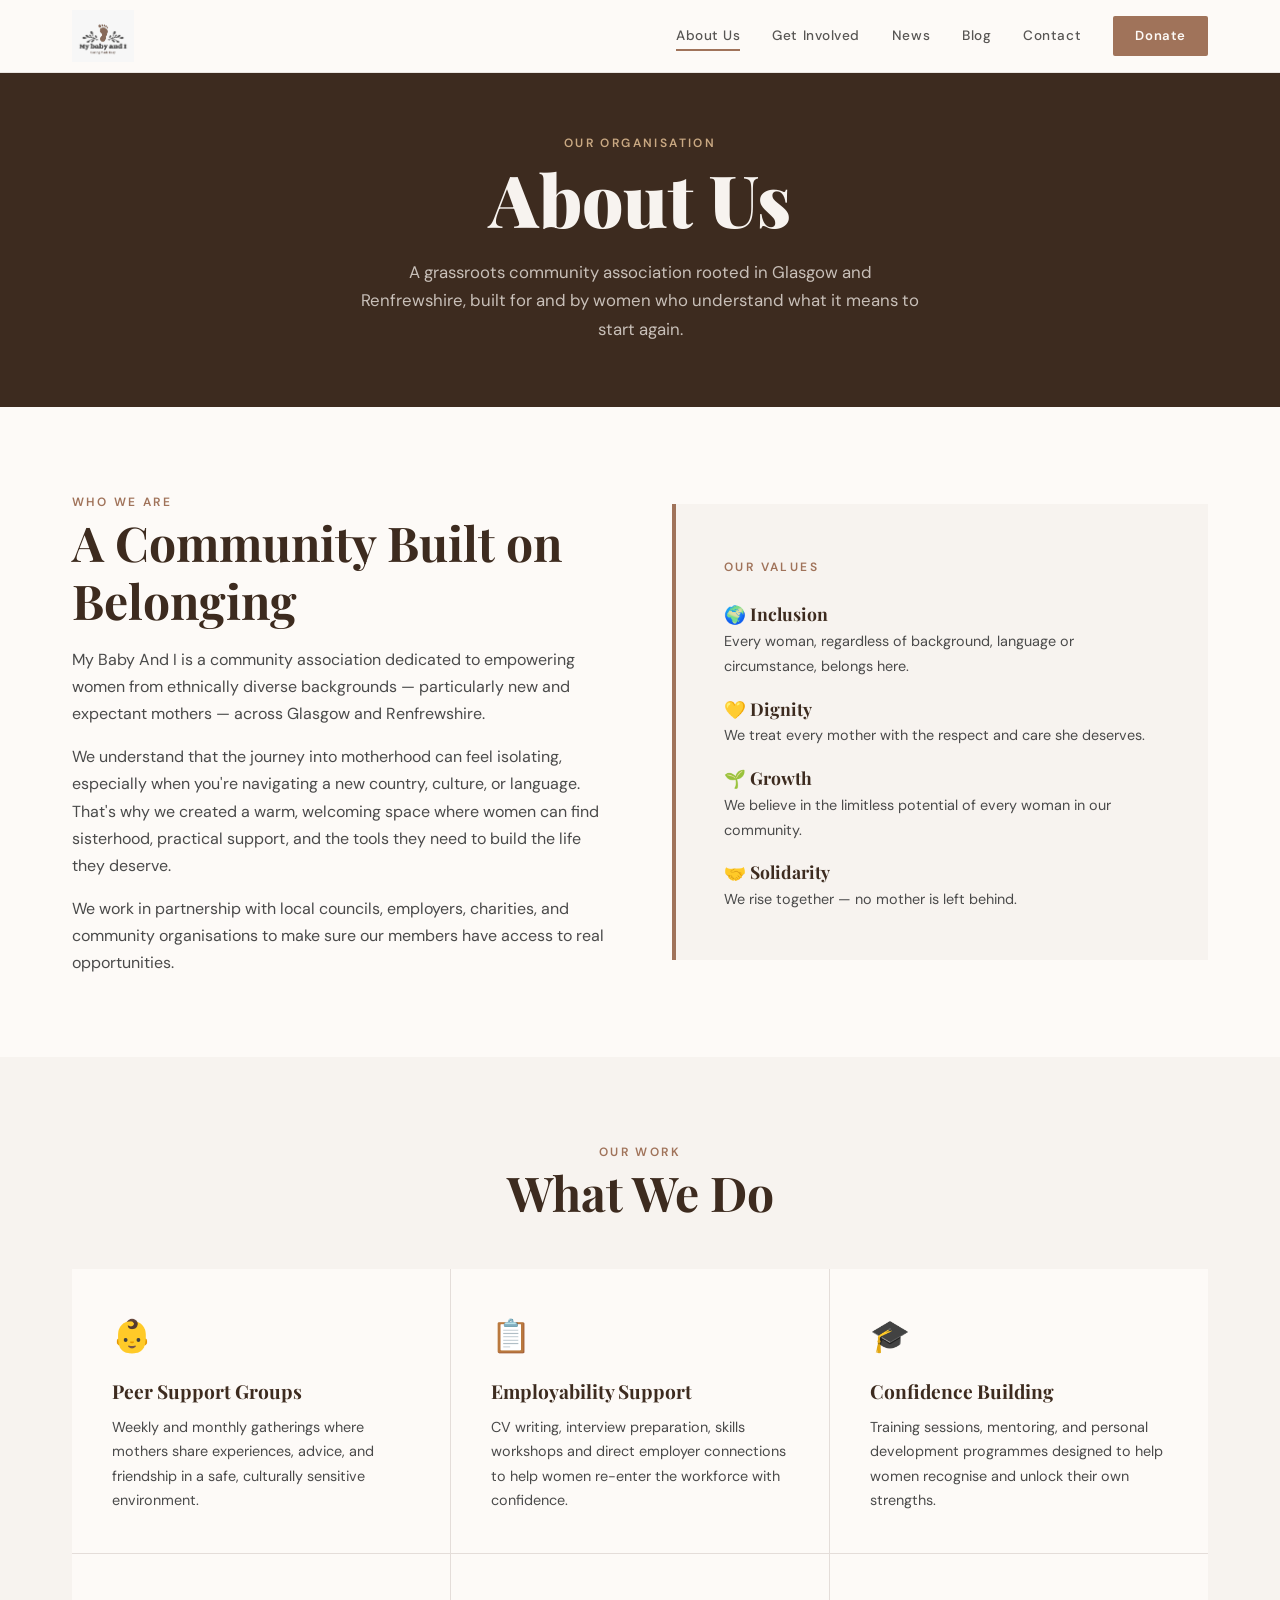
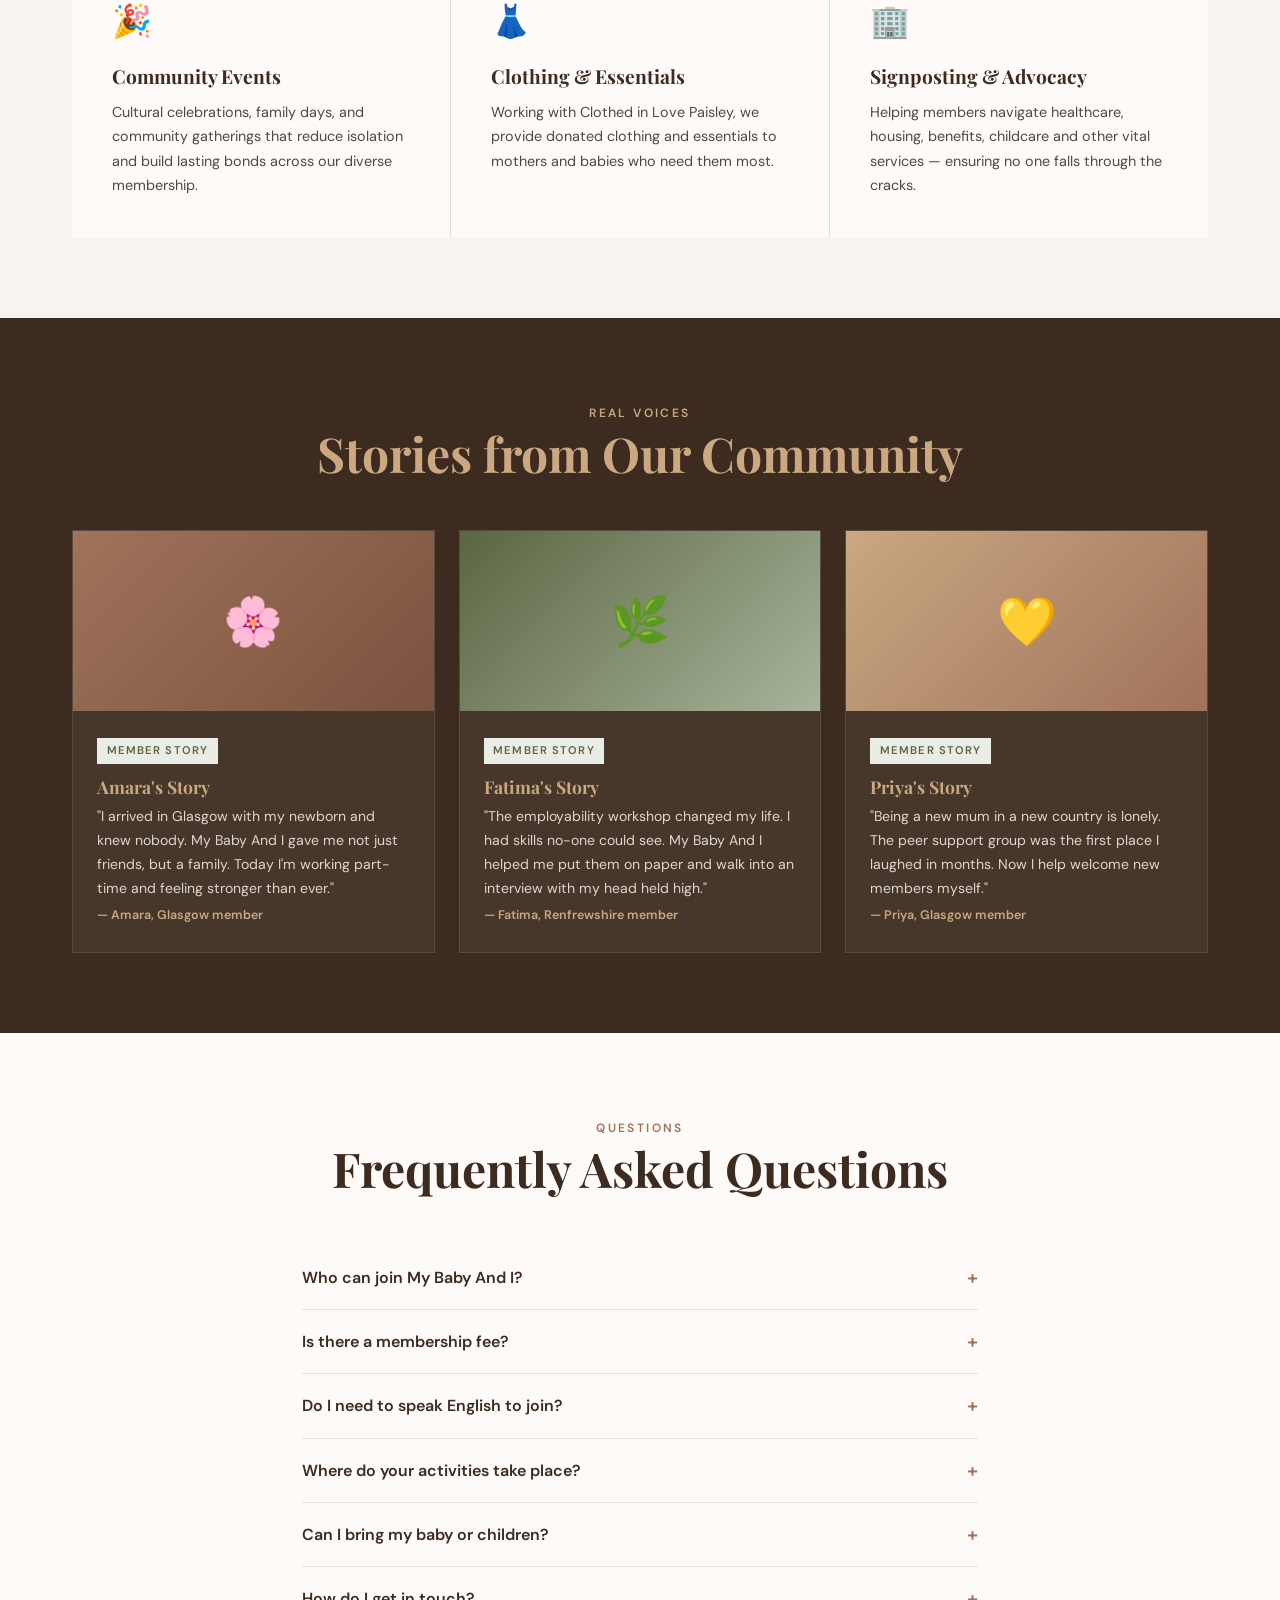
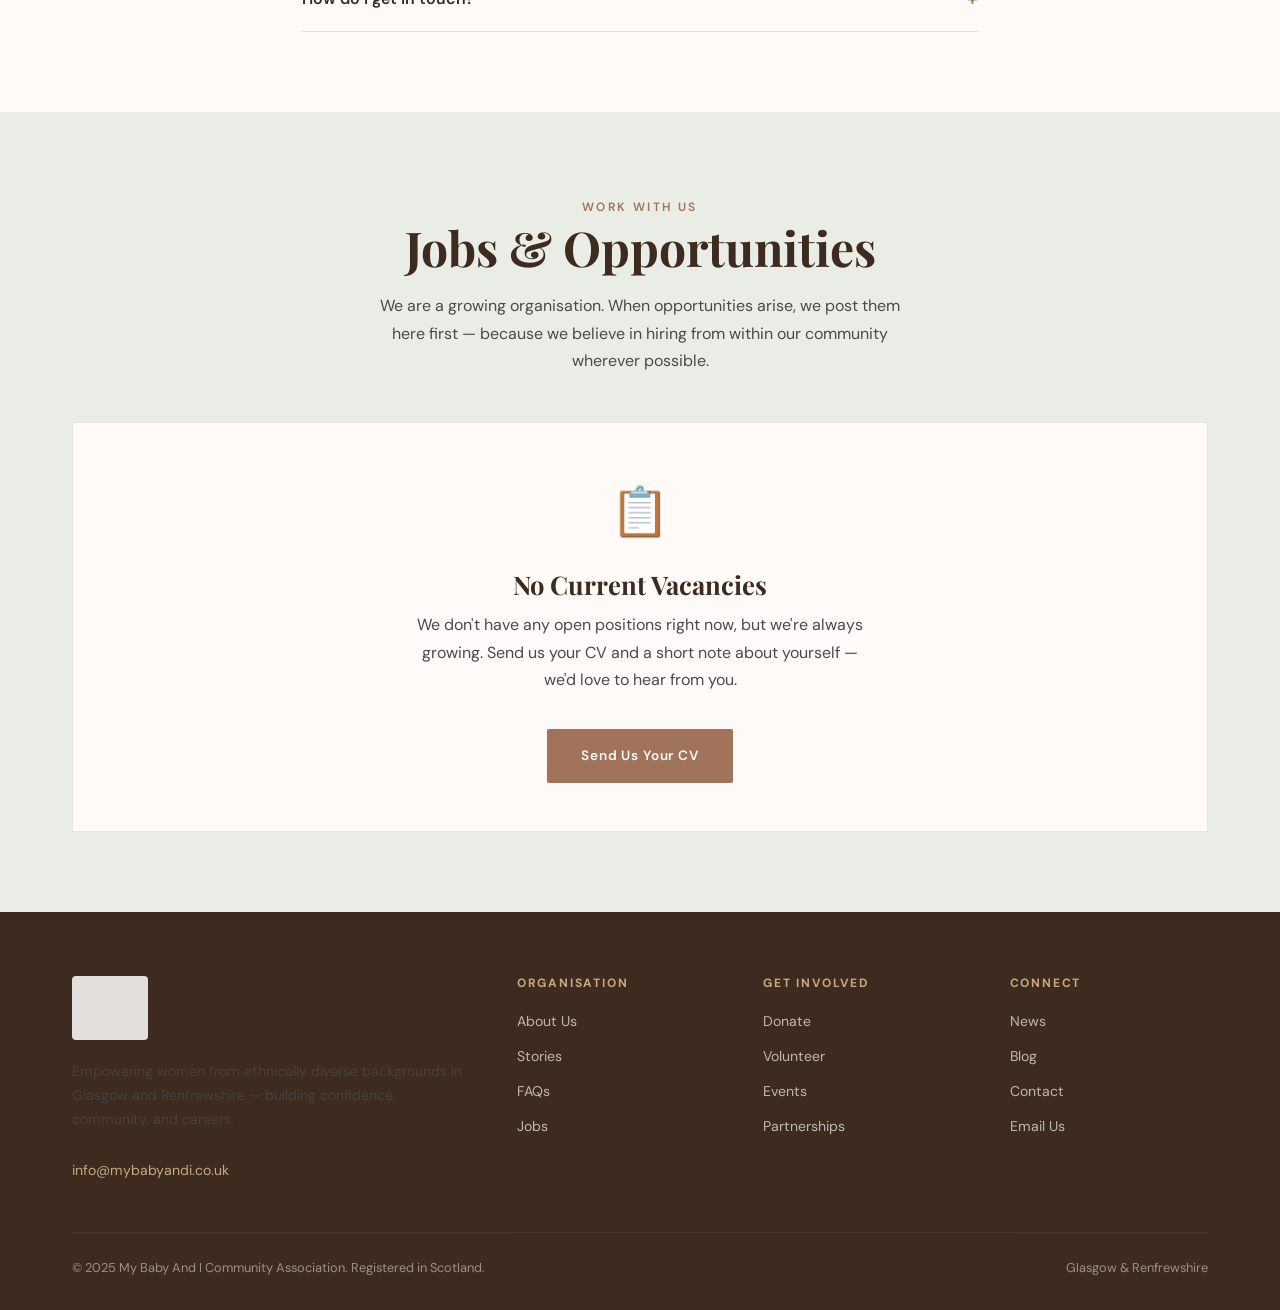
==== about.html @ 5d18e32a "Add website files" ====
<!DOCTYPE html>
<html lang="en">
<head>
  <meta charset="UTF-8"/>
  <meta name="viewport" content="width=device-width, initial-scale=1.0"/>
  <title>About Us | My Baby And I</title>
  <meta name="description" content="Learn about My Baby And I — who we are, what we do, and the women at the heart of our community."/>
  <link rel="stylesheet" href="css/style.css"/>
</head>
<body>

<div id="nav-placeholder"></div>

<!-- PAGE HEADER -->
<div class="page-header">
  <span class="eyebrow" style="color:var(--sand);">Our Organisation</span>
  <h1>About Us</h1>
  <p>A grassroots community association rooted in Glasgow and Renfrewshire, built for and by women who understand what it means to start again.</p>
</div>

<!-- WHO WE ARE -->
<section class="section">
  <div class="container">
    <div style="display:grid;grid-template-columns:1fr 1fr;gap:4rem;align-items:center;">
      <div class="fade-up">
        <span class="eyebrow">Who We Are</span>
        <h2>A Community Built on Belonging</h2>
        <p style="margin-top:1rem;">My Baby And I is a community association dedicated to empowering women from ethnically diverse backgrounds — particularly new and expectant mothers — across Glasgow and Renfrewshire.</p>
        <p style="margin-top:1rem;">We understand that the journey into motherhood can feel isolating, especially when you're navigating a new country, culture, or language. That's why we created a warm, welcoming space where women can find sisterhood, practical support, and the tools they need to build the life they deserve.</p>
        <p style="margin-top:1rem;">We work in partnership with local councils, employers, charities, and community organisations to make sure our members have access to real opportunities.</p>
      </div>
      <div class="fade-up" style="background:var(--cream);padding:3rem;border-left:4px solid var(--terracotta);">
        <span class="eyebrow">Our Values</span>
        <div style="margin-top:1.5rem;display:flex;flex-direction:column;gap:1.2rem;">
          <div><h4>🌍 Inclusion</h4><p style="font-size:0.9rem;margin-top:0.3rem;">Every woman, regardless of background, language or circumstance, belongs here.</p></div>
          <div><h4>💛 Dignity</h4><p style="font-size:0.9rem;margin-top:0.3rem;">We treat every mother with the respect and care she deserves.</p></div>
          <div><h4>🌱 Growth</h4><p style="font-size:0.9rem;margin-top:0.3rem;">We believe in the limitless potential of every woman in our community.</p></div>
          <div><h4>🤝 Solidarity</h4><p style="font-size:0.9rem;margin-top:0.3rem;">We rise together — no mother is left behind.</p></div>
        </div>
      </div>
    </div>
  </div>
</section>

<!-- WHAT WE DO -->
<section class="section section--cream">
  <div class="container">
    <div style="text-align:center;margin-bottom:3rem;" class="fade-up">
      <span class="eyebrow">Our Work</span>
      <h2>What We Do</h2>
    </div>
    <div class="pillars">
      <div class="pillar fade-up">
        <div class="pillar__icon">👶</div>
        <h3>Peer Support Groups</h3>
        <p>Weekly and monthly gatherings where mothers share experiences, advice, and friendship in a safe, culturally sensitive environment.</p>
      </div>
      <div class="pillar fade-up">
        <div class="pillar__icon">📋</div>
        <h3>Employability Support</h3>
        <p>CV writing, interview preparation, skills workshops and direct employer connections to help women re-enter the workforce with confidence.</p>
      </div>
      <div class="pillar fade-up">
        <div class="pillar__icon">🎓</div>
        <h3>Confidence Building</h3>
        <p>Training sessions, mentoring, and personal development programmes designed to help women recognise and unlock their own strengths.</p>
      </div>
      <div class="pillar fade-up">
        <div class="pillar__icon">🎉</div>
        <h3>Community Events</h3>
        <p>Cultural celebrations, family days, and community gatherings that reduce isolation and build lasting bonds across our diverse membership.</p>
      </div>
      <div class="pillar fade-up">
        <div class="pillar__icon">👗</div>
        <h3>Clothing &amp; Essentials</h3>
        <p>Working with Clothed in Love Paisley, we provide donated clothing and essentials to mothers and babies who need them most.</p>
      </div>
      <div class="pillar fade-up">
        <div class="pillar__icon">🏢</div>
        <h3>Signposting &amp; Advocacy</h3>
        <p>Helping members navigate healthcare, housing, benefits, childcare and other vital services — ensuring no one falls through the cracks.</p>
      </div>
    </div>
  </div>
</section>

<!-- STORIES -->
<section class="section section--dark" id="stories">
  <div class="container">
    <div style="text-align:center;margin-bottom:3rem;" class="fade-up">
      <span class="eyebrow" style="color:var(--sand);">Real Voices</span>
      <h2>Stories from Our Community</h2>
    </div>
    <div class="cards">
      <div class="card fade-up" style="background:rgba(255,255,255,0.05);border:1px solid rgba(255,255,255,0.1);">
        <div class="card__img" style="background:linear-gradient(135deg,var(--terracotta),var(--rust));">🌸</div>
        <div class="card__body">
          <span class="card__tag">Member Story</span>
          <h3 style="color:var(--sand);">Amara's Story</h3>
          <p>"I arrived in Glasgow with my newborn and knew nobody. My Baby And I gave me not just friends, but a family. Today I'm working part-time and feeling stronger than ever."</p>
          <span style="font-size:0.78rem;color:var(--sand);font-weight:600;">— Amara, Glasgow member</span>
        </div>
      </div>
      <div class="card fade-up" style="background:rgba(255,255,255,0.05);border:1px solid rgba(255,255,255,0.1);">
        <div class="card__img" style="background:linear-gradient(135deg,var(--olive),var(--sage));">🌿</div>
        <div class="card__body">
          <span class="card__tag">Member Story</span>
          <h3 style="color:var(--sand);">Fatima's Story</h3>
          <p>"The employability workshop changed my life. I had skills no-one could see. My Baby And I helped me put them on paper and walk into an interview with my head held high."</p>
          <span style="font-size:0.78rem;color:var(--sand);font-weight:600;">— Fatima, Renfrewshire member</span>
        </div>
      </div>
      <div class="card fade-up" style="background:rgba(255,255,255,0.05);border:1px solid rgba(255,255,255,0.1);">
        <div class="card__img" style="background:linear-gradient(135deg,var(--sand),var(--terracotta));">💛</div>
        <div class="card__body">
          <span class="card__tag">Member Story</span>
          <h3 style="color:var(--sand);">Priya's Story</h3>
          <p>"Being a new mum in a new country is lonely. The peer support group was the first place I laughed in months. Now I help welcome new members myself."</p>
          <span style="font-size:0.78rem;color:var(--sand);font-weight:600;">— Priya, Glasgow member</span>
        </div>
      </div>
    </div>
  </div>
</section>

<!-- FAQs -->
<section class="section" id="faqs">
  <div class="container" style="max-width:740px;">
    <div style="text-align:center;margin-bottom:3rem;" class="fade-up">
      <span class="eyebrow">Questions</span>
      <h2>Frequently Asked Questions</h2>
    </div>
    <div class="fade-up">
      <div class="faq-item">
        <button class="faq-q">Who can join My Baby And I? <span class="arrow">+</span></button>
        <div class="faq-a">Any woman from an ethnically diverse background in Glasgow or Renfrewshire who is pregnant, a new mother, or has children under 5. You don't need to be referred — simply reach out to us.</div>
      </div>
      <div class="faq-item">
        <button class="faq-q">Is there a membership fee? <span class="arrow">+</span></button>
        <div class="faq-a">No. Our services are completely free of charge to all members. We are funded through donations, grants, and the generosity of our community partners.</div>
      </div>
      <div class="faq-item">
        <button class="faq-q">Do I need to speak English to join? <span class="arrow">+</span></button>
        <div class="faq-a">Absolutely not. We welcome women of all language backgrounds and work hard to ensure language is never a barrier to accessing our support.</div>
      </div>
      <div class="faq-item">
        <button class="faq-q">Where do your activities take place? <span class="arrow">+</span></button>
        <div class="faq-a">We run activities across Glasgow and Renfrewshire. Specific locations are shared with members upon joining. Some activities also take place online.</div>
      </div>
      <div class="faq-item">
        <button class="faq-q">Can I bring my baby or children? <span class="arrow">+</span></button>
        <div class="faq-a">Yes! We are a baby-friendly and child-friendly organisation. You are always welcome to bring your little ones along to our sessions and events.</div>
      </div>
      <div class="faq-item">
        <button class="faq-q">How do I get in touch? <span class="arrow">+</span></button>
        <div class="faq-a">You can email us at <a href="mailto:info@mybabyandi.co.uk" style="color:var(--terracotta);">info@mybabyandi.co.uk</a> or use the contact form on our <a href="contact.html" style="color:var(--terracotta);">Contact page</a>. We aim to reply within 2 working days.</div>
      </div>
    </div>
  </div>
</section>

<!-- JOBS -->
<section class="section section--sage" id="jobs">
  <div class="container">
    <div style="text-align:center;margin-bottom:3rem;" class="fade-up">
      <span class="eyebrow">Work With Us</span>
      <h2>Jobs &amp; Opportunities</h2>
      <p style="max-width:520px;margin:1rem auto 0;">We are a growing organisation. When opportunities arise, we post them here first — because we believe in hiring from within our community wherever possible.</p>
    </div>
    <div class="fade-up" style="background:var(--warm-white);padding:3rem;text-align:center;border:1.5px solid rgba(59,35,20,0.1);">
      <div style="font-size:3rem;margin-bottom:1rem;">📋</div>
      <h3>No Current Vacancies</h3>
      <p style="margin:0.75rem auto;max-width:460px;">We don't have any open positions right now, but we're always growing. Send us your CV and a short note about yourself — we'd love to hear from you.</p>
      <a href="mailto:info@mybabyandi.co.uk?subject=Job Enquiry" class="btn btn--primary" style="margin-top:1.5rem;">Send Us Your CV</a>
    </div>
  </div>
</section>

<div id="footer-placeholder"></div>
<script src="js/components.js"></script>
<script src="js/main.js"></script>
</body>
</html>
---- css/style.css ----
@import url('https://fonts.googleapis.com/css2?family=Playfair+Display:ital,wght@0,400;0,700;0,900;1,400&family=DM+Sans:wght@300;400;500;600&display=swap');

:root {
  /* ── Exact logo colours ── */
  --footprint:  #A0735A;   /* warm medium brown — baby footprint */
  --leaf:       #575553;   /* charcoal slate — botanical leaves & main text */
  --burgundy:   #6B2D2D;   /* deep burgundy — tagline "Caring Made Easy" */
  --logo-bg:    #F4F4F2;   /* off-white — logo background */

  /* ── Extended palette built from logo ── */
  --cream:      #F7F3EF;
  --warm-white: #FDFAF7;
  --terracotta: #A0735A;   /* = footprint brown — primary CTA */
  --rust:       #7A5240;   /* darker footprint — hover state */
  --deep-brown: #3D2B1F;   /* very dark brown — dark sections */
  --sand:       #C9A882;   /* warm sand — accents on dark bg */
  --burgundy-light: #8B3D3D; /* lighter burgundy for hover */
  --olive:      #5A6642;   /* muted olive — complements leaf grey */
  --sage:       #A8B49A;   /* soft sage green */
  --charcoal:   #575553;   /* = leaf colour — body text */
  --light-sage: #EAEde6;

  --font-display: 'Playfair Display', Georgia, serif;
  --font-body:    'DM Sans', sans-serif;
  --max-w: 1200px;
  --radius: 2px;
  --transition: 0.3s ease;
}

*, *::before, *::after { box-sizing: border-box; margin: 0; padding: 0; }

html { scroll-behavior: smooth; }

body {
  font-family: var(--font-body);
  background: var(--warm-white);
  color: var(--charcoal);
  font-size: 16px;
  line-height: 1.7;
}

/* ── TYPOGRAPHY ─────────────────────────────── */
h1,h2,h3,h4 { font-family: var(--font-display); line-height: 1.2; color: var(--deep-brown); }
h1 { font-size: clamp(2.4rem, 6vw, 4.5rem); font-weight: 900; }
h2 { font-size: clamp(1.8rem, 4vw, 3rem); font-weight: 700; }
h3 { font-size: clamp(1.2rem, 2.5vw, 1.6rem); font-weight: 700; }
h4 { font-size: 1.1rem; font-weight: 700; }
p  { color: #4a4a4a; }

a { color: inherit; text-decoration: none; }

.eyebrow {
  font-family: var(--font-body);
  font-size: 0.75rem;
  font-weight: 600;
  letter-spacing: 0.2em;
  text-transform: uppercase;
  color: var(--footprint);
}

/* Burgundy accent for tagline and secondary highlights */
.accent-burgundy { color: var(--burgundy); }
.bg-burgundy { background: var(--burgundy); }

/* ── LAYOUT ─────────────────────────────────── */
.container { max-width: var(--max-w); margin: 0 auto; padding: 0 2rem; }
.section    { padding: 5rem 0; }
.section--dark { background: var(--deep-brown); color: var(--cream); }
.section--dark h2, .section--dark h3, .section--dark h4 { color: var(--sand); }
.section--dark p { color: var(--cream); opacity: 0.85; }
.section--cream { background: var(--cream); }
.section--sage  { background: var(--light-sage); }

/* ── NAV ─────────────────────────────────────── */
.nav {
  position: fixed; top: 0; left: 0; right: 0; z-index: 100;
  background: var(--warm-white);
  border-bottom: 1px solid rgba(59,35,20,0.1);
  transition: box-shadow var(--transition);
}
.nav.scrolled { box-shadow: 0 2px 20px rgba(59,35,20,0.12); }
.nav__inner {
  max-width: var(--max-w); margin: 0 auto; padding: 0 2rem;
  display: flex; align-items: center; justify-content: space-between;
  height: 72px;
}
.nav__logo { display: flex; align-items: center; }
.nav__logo-img { height: 52px; width: auto; display: block; }
.nav__links { display: flex; gap: 2rem; align-items: center; }
.nav__links a {
  font-size: 0.85rem; font-weight: 500; letter-spacing: 0.04em;
  color: var(--charcoal); transition: color var(--transition);
  position: relative;
}
.nav__links a::after {
  content: ''; position: absolute; bottom: -3px; left: 0; right: 0; height: 1.5px;
  background: var(--terracotta); transform: scaleX(0); transition: transform var(--transition);
}
.nav__links a:hover::after, .nav__links a.active::after { transform: scaleX(1); }
.nav__links a:hover { color: var(--terracotta); }
.nav__cta {
  background: var(--terracotta); color: var(--warm-white) !important;
  padding: 0.55rem 1.4rem; border-radius: var(--radius);
  font-weight: 600 !important; font-size: 0.82rem !important;
  transition: background var(--transition) !important;
}
.nav__cta:hover { background: var(--rust) !important; }
.nav__cta::after { display: none !important; }
.nav__hamburger { display: none; flex-direction: column; gap: 5px; cursor: pointer; background: none; border: none; padding: 4px; }
.nav__hamburger span { display: block; width: 24px; height: 2px; background: var(--deep-brown); transition: var(--transition); }

/* ── BUTTONS ─────────────────────────────────── */
.btn {
  display: inline-block; font-family: var(--font-body);
  font-size: 0.85rem; font-weight: 600; letter-spacing: 0.06em;
  padding: 0.85rem 2rem; border-radius: var(--radius);
  cursor: pointer; transition: all var(--transition); border: 2px solid transparent;
}
.btn--primary { background: var(--terracotta); color: var(--warm-white); }
.btn--primary:hover { background: var(--rust); }
.btn--outline { background: transparent; border-color: var(--cream); color: var(--cream); }
.btn--outline:hover { background: var(--cream); color: var(--deep-brown); }
.btn--dark { background: var(--deep-brown); color: var(--cream); }
.btn--dark:hover { background: var(--charcoal); }
.btn--sand { background: var(--sand); color: var(--deep-brown); }
.btn--sand:hover { background: #c49a5a; }

/* ── HERO ─────────────────────────────────────── */
.hero {
  min-height: 100vh; display: flex; align-items: center;
  position: relative; overflow: hidden; padding-top: 72px;
  background: var(--deep-brown);
}
.hero__bg {
  position: absolute; inset: 0;
  background: linear-gradient(135deg, #3D2B1F 0%, #5a3825 50%, #3D2B1F 100%);
}
.hero__pattern {
  position: absolute; inset: 0; opacity: 0.06;
  background-image: radial-gradient(circle, #C9A882 1px, transparent 1px);
  background-size: 28px 28px;
}
.hero__content {
  position: relative; z-index: 2;
  max-width: var(--max-w); margin: 0 auto; padding: 4rem 2rem;
  display: grid; grid-template-columns: 1fr 1fr; gap: 4rem; align-items: center;
}
.hero__text .eyebrow { color: var(--sand); margin-bottom: 1.2rem; display: block; }
.hero__text h1 { color: var(--cream); margin-bottom: 1.5rem; }
.hero__text h1 em { color: var(--sand); font-style: italic; }
.hero__text p { color: rgba(247,243,239,0.82); font-size: 1.05rem; margin-bottom: 2rem; max-width: 480px; }
.hero__actions { display: flex; gap: 1rem; flex-wrap: wrap; }
.hero__visual {
  display: flex; justify-content: center; align-items: center;
}
.hero__badge {
  width: 300px; height: 300px; border-radius: 50%;
  border: 2px solid rgba(201,168,130,0.35);
  display: flex; flex-direction: column; align-items: center; justify-content: center;
  padding: 2rem;
  background: rgba(201,168,130,0.08);
  position: relative;
}
.hero__badge::before {
  content: ''; position: absolute; inset: 12px; border-radius: 50%;
  border: 1px solid rgba(201,168,130,0.15);
}
.hero__badge-num { font-family: var(--font-display); font-size: 4rem; font-weight: 900; color: var(--sand); line-height: 1; }
.hero__badge-text { font-size: 0.78rem; letter-spacing: 0.15em; text-transform: uppercase; color: var(--cream); opacity: 0.7; margin-top: 0.5rem; }

/* ── IMPACT STATS ────────────────────────────── */
.stats { display: grid; grid-template-columns: repeat(3, 1fr); gap: 0; border-top: 1px solid rgba(59,35,20,0.1); }
.stat { padding: 3rem 2rem; text-align: center; border-right: 1px solid rgba(59,35,20,0.1); }
.stat:last-child { border-right: none; }
.stat__num { font-family: var(--font-display); font-size: 3rem; font-weight: 900; color: var(--terracotta); display: block; }
.stat__label { font-size: 0.82rem; letter-spacing: 0.08em; text-transform: uppercase; color: var(--charcoal); opacity: 0.7; margin-top: 0.3rem; }

/* ── MISSION SPLIT ───────────────────────────── */
.mission { display: grid; grid-template-columns: 1fr 1fr; }
.mission__img {
  background: var(--terracotta);
  min-height: 500px; position: relative; overflow: hidden;
  display: flex; align-items: flex-end;
}
.mission__img-inner {
  width: 100%; height: 100%;
  background: linear-gradient(160deg, #c2714f 0%, #a0522d 40%, var(--deep-brown) 100%);
  display: flex; align-items: center; justify-content: center;
  flex-direction: column; gap: 1rem; padding: 3rem;
}
.mission__img-quote {
  font-family: var(--font-display); font-size: 1.8rem; font-style: italic;
  color: var(--cream); text-align: center; line-height: 1.4;
}
.mission__img-credit { font-size: 0.8rem; letter-spacing: 0.1em; text-transform: uppercase; color: var(--sand); }
.mission__text { padding: 5rem 4rem; background: var(--cream); display: flex; flex-direction: column; justify-content: center; }
.mission__text .eyebrow { margin-bottom: 1rem; }
.mission__text h2 { margin-bottom: 1.5rem; }
.mission__text p { margin-bottom: 1.2rem; }

/* ── PILLARS ─────────────────────────────────── */
.pillars { display: grid; grid-template-columns: repeat(3, 1fr); gap: 1.5px; background: rgba(59,35,20,0.1); }
.pillar { background: var(--warm-white); padding: 2.5rem; transition: background var(--transition); }
.pillar:hover { background: var(--cream); }
.pillar__icon { font-size: 2rem; margin-bottom: 1rem; }
.pillar h3 { margin-bottom: 0.75rem; font-size: 1.2rem; }
.pillar p { font-size: 0.9rem; }

/* ── CARDS ───────────────────────────────────── */
.cards { display: grid; grid-template-columns: repeat(3,1fr); gap: 1.5rem; }
.card { background: var(--warm-white); border: 1px solid rgba(59,35,20,0.08); overflow: hidden; transition: transform var(--transition), box-shadow var(--transition); }
.card:hover { transform: translateY(-4px); box-shadow: 0 12px 40px rgba(59,35,20,0.12); }
.card__img { height: 180px; background: var(--sage); display: flex; align-items: center; justify-content: center; font-size: 3rem; }
.card__body { padding: 1.5rem; }
.card__tag { display: inline-block; font-size: 0.7rem; font-weight: 600; letter-spacing: 0.1em; text-transform: uppercase; background: var(--light-sage); color: var(--olive); padding: 0.2rem 0.6rem; margin-bottom: 0.75rem; }
.card__body h3 { font-size: 1.1rem; margin-bottom: 0.5rem; }
.card__body p { font-size: 0.88rem; }
.card__link { display: inline-block; margin-top: 1rem; font-size: 0.82rem; font-weight: 600; color: var(--terracotta); letter-spacing: 0.05em; }
.card__link::after { content: ' →'; }

/* ── CTA BANNER ──────────────────────────────── */
.cta-banner { background: var(--terracotta); padding: 5rem 2rem; text-align: center; }
.cta-banner h2 { color: var(--cream); margin-bottom: 1rem; }
.cta-banner p { color: rgba(247,242,236,0.85); max-width: 560px; margin: 0 auto 2rem; }

/* ── FORM ────────────────────────────────────── */
.form-group { margin-bottom: 1.2rem; }
.form-group label { display: block; font-size: 0.82rem; font-weight: 600; letter-spacing: 0.05em; text-transform: uppercase; margin-bottom: 0.4rem; color: var(--deep-brown); }
.form-group input,
.form-group textarea,
.form-group select {
  width: 100%; padding: 0.85rem 1rem;
  border: 1.5px solid rgba(59,35,20,0.2);
  background: var(--warm-white); font-family: var(--font-body); font-size: 0.95rem;
  color: var(--charcoal); border-radius: var(--radius);
  transition: border-color var(--transition);
}
.form-group input:focus,
.form-group textarea:focus,
.form-group select:focus { outline: none; border-color: var(--terracotta); }
.form-group textarea { resize: vertical; min-height: 120px; }

/* ── FAQ ─────────────────────────────────────── */
.faq-item { border-bottom: 1px solid rgba(59,35,20,0.12); }
.faq-q {
  width: 100%; text-align: left; background: none; border: none; cursor: pointer;
  padding: 1.2rem 0; display: flex; justify-content: space-between; align-items: center;
  font-family: var(--font-body); font-size: 1rem; font-weight: 600; color: var(--deep-brown);
}
.faq-q .arrow { transition: transform var(--transition); font-size: 1.2rem; color: var(--terracotta); }
.faq-item.open .arrow { transform: rotate(45deg); }
.faq-a { display: none; padding-bottom: 1.2rem; color: #4a4a4a; font-size: 0.95rem; }
.faq-item.open .faq-a { display: block; }

/* ── FOOTER ──────────────────────────────────── */
.footer { background: var(--deep-brown); color: var(--cream); padding: 4rem 0 2rem; }
.footer__grid { display: grid; grid-template-columns: 2fr 1fr 1fr 1fr; gap: 3rem; margin-bottom: 3rem; }
.footer__brand h3 { color: var(--sand); font-size: 1.3rem; margin-bottom: 0.5rem; }
.footer__brand p { font-size: 0.88rem; opacity: 0.7; margin-bottom: 1.2rem; }
.footer__col h4 { color: var(--sand); font-size: 0.75rem; letter-spacing: 0.15em; text-transform: uppercase; margin-bottom: 1rem; font-family: var(--font-body); }
.footer__col ul { list-style: none; }
.footer__col ul li { margin-bottom: 0.5rem; }
.footer__col ul li a { font-size: 0.88rem; opacity: 0.7; transition: opacity var(--transition); }
.footer__col ul li a:hover { opacity: 1; color: var(--sand); }
.footer__bottom { border-top: 1px solid rgba(247,242,236,0.1); padding-top: 1.5rem; display: flex; justify-content: space-between; align-items: center; font-size: 0.8rem; opacity: 0.5; }

/* ── PAGE HEADER ─────────────────────────────── */
.page-header {
  background: var(--deep-brown); padding: 8rem 2rem 4rem;
  text-align: center;
}
.page-header h1 { color: var(--cream); margin-bottom: 1rem; }
.page-header p { color: rgba(247,242,236,0.75); max-width: 560px; margin: 0 auto; font-size: 1.05rem; }

/* ── VOLUNTEER / PARTNER CARDS ───────────────── */
.involve-grid { display: grid; grid-template-columns: repeat(2, 1fr); gap: 2rem; }
.involve-card { padding: 2.5rem; border: 1.5px solid rgba(59,35,20,0.12); transition: border-color var(--transition); }
.involve-card:hover { border-color: var(--terracotta); }
.involve-card h3 { margin-bottom: 0.75rem; }
.involve-card p { font-size: 0.92rem; margin-bottom: 1.5rem; }
.involve-card .icon { font-size: 2.5rem; margin-bottom: 1rem; }

/* ── DONATE ──────────────────────────────────── */
.donate-amounts { display: flex; gap: 0.75rem; flex-wrap: wrap; margin-bottom: 1.5rem; }
.donate-btn {
  padding: 0.7rem 1.4rem; border: 2px solid rgba(59,35,20,0.2); background: var(--warm-white);
  font-family: var(--font-body); font-weight: 600; font-size: 0.95rem;
  cursor: pointer; transition: all var(--transition); border-radius: var(--radius);
}
.donate-btn:hover, .donate-btn.active { background: var(--terracotta); border-color: var(--terracotta); color: var(--cream); }

/* ── PARTNER LOGOS ───────────────────────────── */
.partners { display: flex; gap: 2rem; flex-wrap: wrap; align-items: center; }
.partner-badge {
  background: var(--cream); border: 1px solid rgba(59,35,20,0.12);
  padding: 1.2rem 2rem; font-weight: 700; font-size: 0.9rem;
  color: var(--deep-brown); letter-spacing: 0.03em;
}

/* ── RESPONSIVE ──────────────────────────────── */
@media (max-width: 900px) {
  .hero__content { grid-template-columns: 1fr; }
  .hero__visual { display: none; }
  .mission { grid-template-columns: 1fr; }
  .pillars { grid-template-columns: 1fr; }
  .cards { grid-template-columns: 1fr 1fr; }
  .stats { grid-template-columns: 1fr; }
  .stat { border-right: none; border-bottom: 1px solid rgba(59,35,20,0.1); }
  .footer__grid { grid-template-columns: 1fr 1fr; }
  .involve-grid { grid-template-columns: 1fr; }
  .nav__links { display: none; }
  .nav__hamburger { display: flex; }
  .nav__links.open { display: flex; flex-direction: column; position: absolute; top: 72px; left: 0; right: 0; background: var(--warm-white); padding: 1.5rem 2rem; border-bottom: 1px solid rgba(59,35,20,0.1); gap: 1rem; }
}

@media (max-width: 600px) {
  .cards { grid-template-columns: 1fr; }
  .footer__grid { grid-template-columns: 1fr; }
  .mission__text { padding: 3rem 1.5rem; }
  h1 { font-size: 2.2rem; }
}

/* ── ANIMATIONS ──────────────────────────────── */
.fade-up { opacity: 0; transform: translateY(24px); transition: opacity 0.6s ease, transform 0.6s ease; }
.fade-up.visible { opacity: 1; transform: none; }
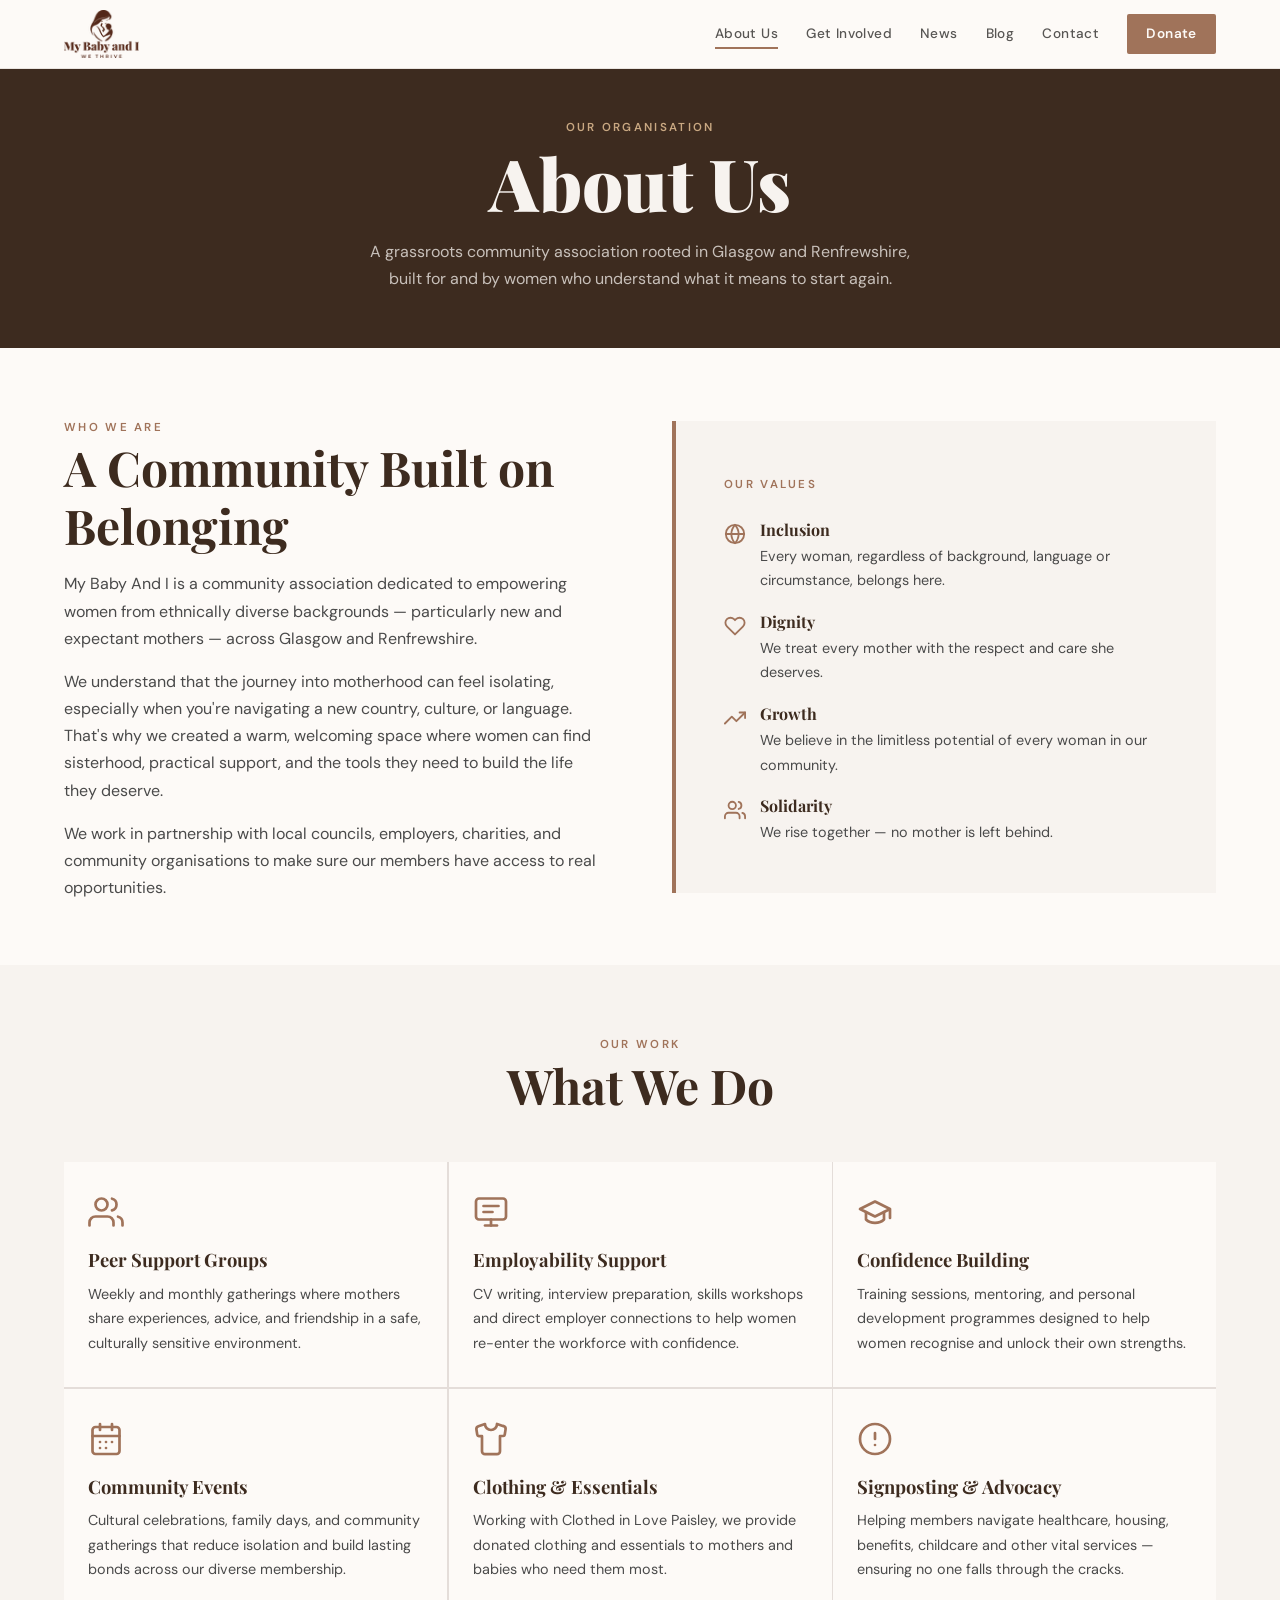
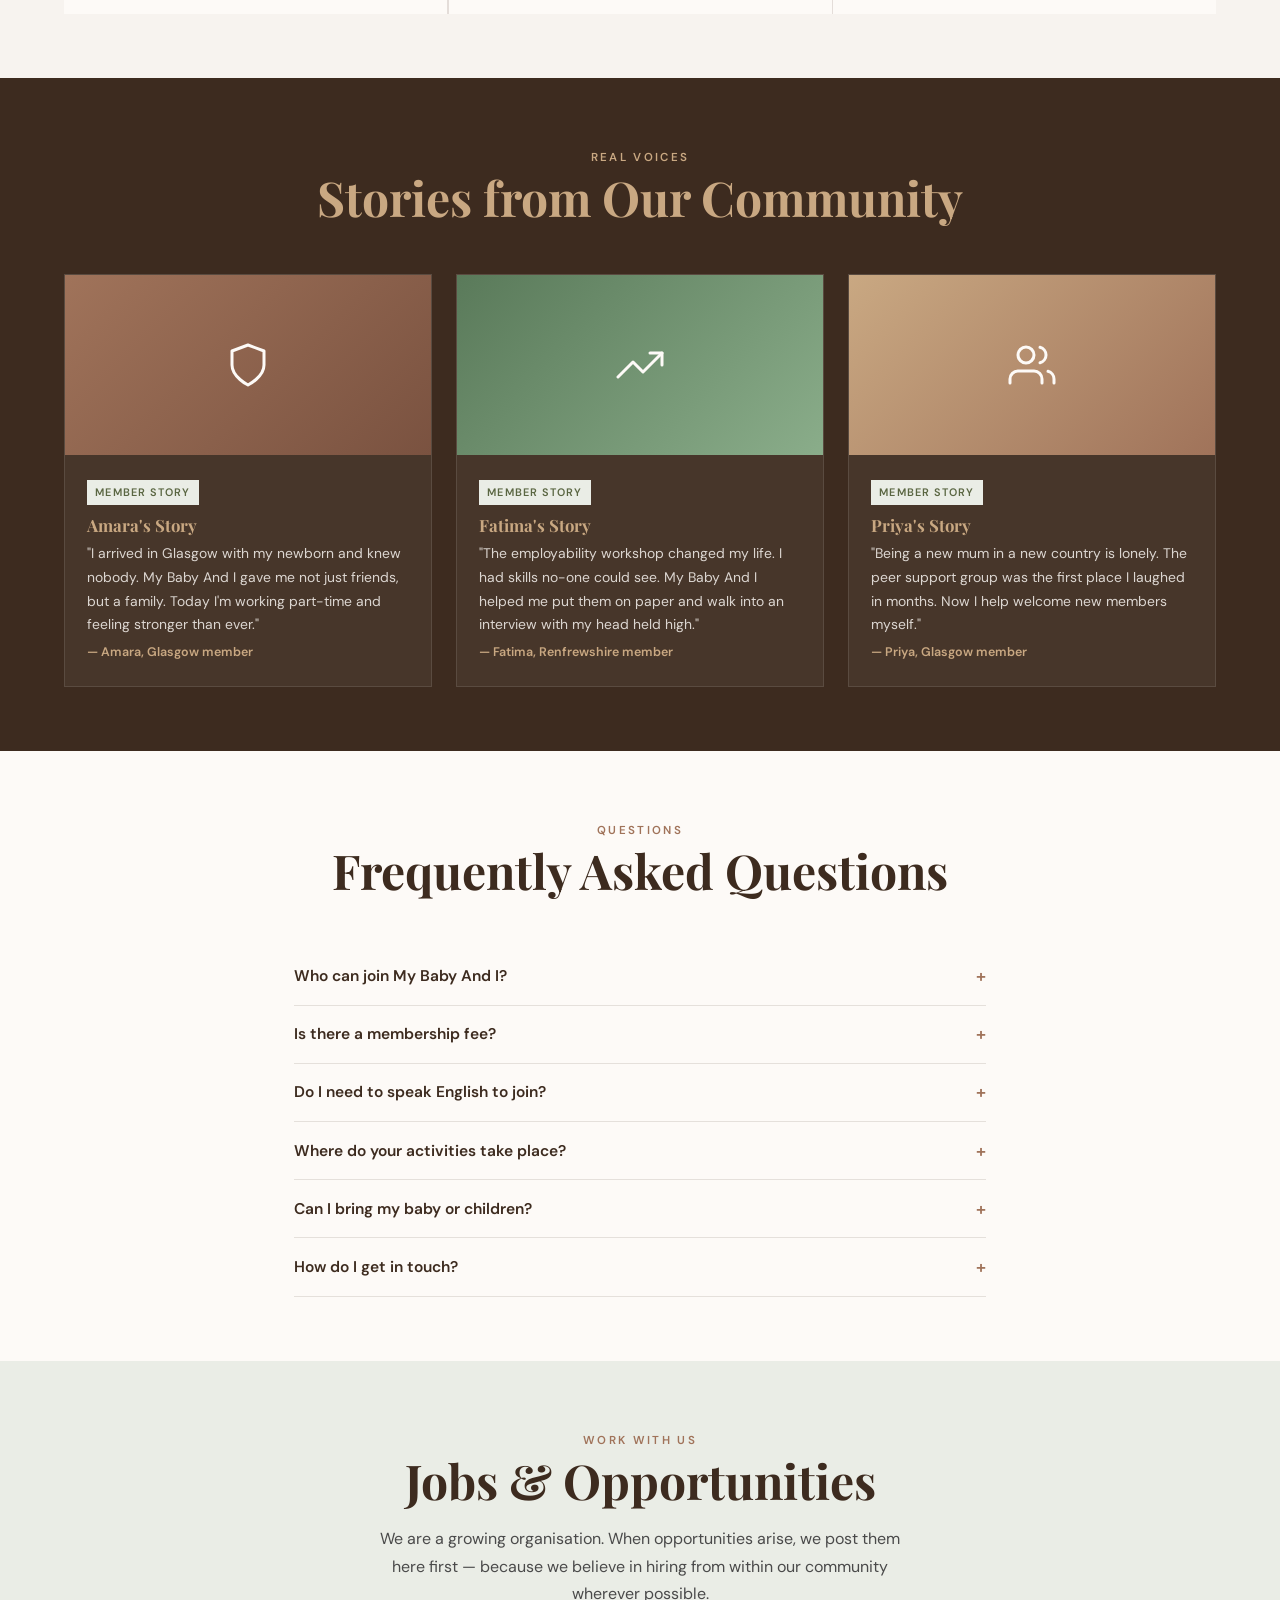
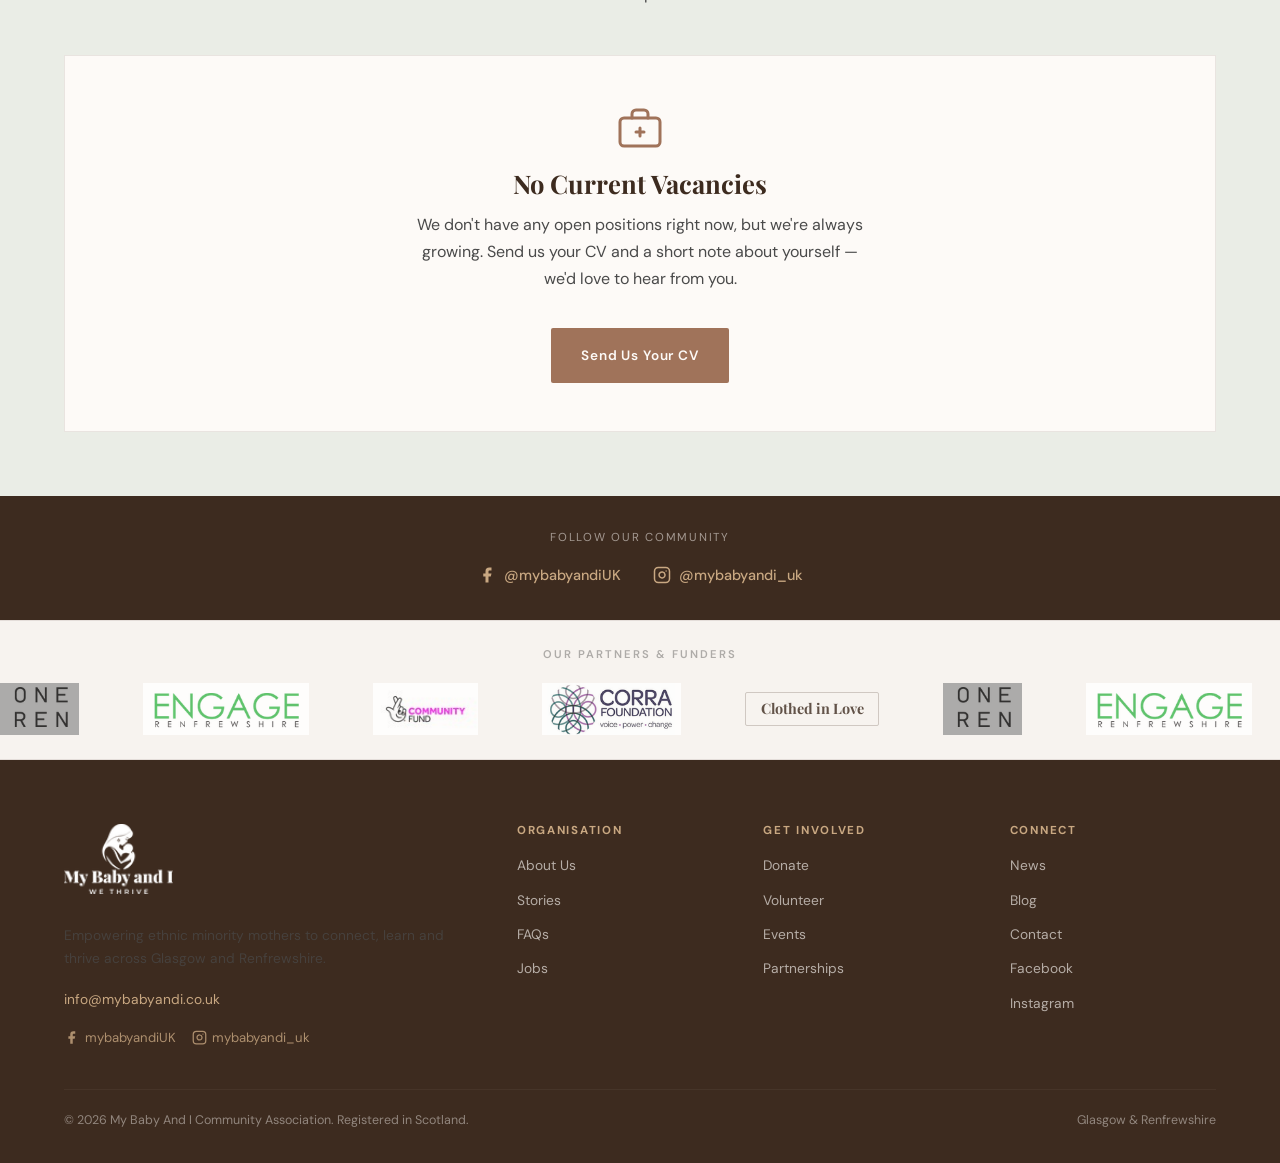
==== commit ec7c6560: "Add files via upload" ====
--- a/about.html
+++ b/about.html
@@ -5,6 +5,9 @@
   <meta name="viewport" content="width=device-width, initial-scale=1.0"/>
   <title>About Us | My Baby And I</title>
   <meta name="description" content="Learn about My Baby And I — who we are, what we do, and the women at the heart of our community."/>
+  <link rel="preconnect" href="https://fonts.googleapis.com"/>
+  <link rel="preconnect" href="https://fonts.gstatic.com" crossorigin/>
+  <link href="https://fonts.googleapis.com/css2?family=Playfair+Display:wght@700;800&family=Inter:wght@400;500;600&display=swap" rel="stylesheet"/>
   <link rel="stylesheet" href="css/style.css"/>
 </head>
 <body>
@@ -32,10 +35,22 @@
       <div class="fade-up" style="background:var(--cream);padding:3rem;border-left:4px solid var(--terracotta);">
         <span class="eyebrow">Our Values</span>
         <div style="margin-top:1.5rem;display:flex;flex-direction:column;gap:1.2rem;">
-          <div><h4>🌍 Inclusion</h4><p style="font-size:0.9rem;margin-top:0.3rem;">Every woman, regardless of background, language or circumstance, belongs here.</p></div>
-          <div><h4>💛 Dignity</h4><p style="font-size:0.9rem;margin-top:0.3rem;">We treat every mother with the respect and care she deserves.</p></div>
-          <div><h4>🌱 Growth</h4><p style="font-size:0.9rem;margin-top:0.3rem;">We believe in the limitless potential of every woman in our community.</p></div>
-          <div><h4>🤝 Solidarity</h4><p style="font-size:0.9rem;margin-top:0.3rem;">We rise together — no mother is left behind.</p></div>
+          <div style="display:flex;align-items:flex-start;gap:0.85rem;">
+            <svg width="22" height="22" viewBox="0 0 24 24" fill="none" stroke="var(--terracotta)" stroke-width="2" stroke-linecap="round" stroke-linejoin="round" style="flex-shrink:0;margin-top:3px;"><circle cx="12" cy="12" r="10"/><line x1="2" y1="12" x2="22" y2="12"/><path d="M12 2a15.3 15.3 0 0 1 4 10 15.3 15.3 0 0 1-4 10 15.3 15.3 0 0 1-4-10 15.3 15.3 0 0 1 4-10z"/></svg>
+            <div><h4>Inclusion</h4><p style="font-size:0.9rem;margin-top:0.3rem;">Every woman, regardless of background, language or circumstance, belongs here.</p></div>
+          </div>
+          <div style="display:flex;align-items:flex-start;gap:0.85rem;">
+            <svg width="22" height="22" viewBox="0 0 24 24" fill="none" stroke="var(--terracotta)" stroke-width="2" stroke-linecap="round" stroke-linejoin="round" style="flex-shrink:0;margin-top:3px;"><path d="M20.84 4.61a5.5 5.5 0 0 0-7.78 0L12 5.67l-1.06-1.06a5.5 5.5 0 0 0-7.78 7.78l1.06 1.06L12 21.23l7.78-7.78 1.06-1.06a5.5 5.5 0 0 0 0-7.78z"/></svg>
+            <div><h4>Dignity</h4><p style="font-size:0.9rem;margin-top:0.3rem;">We treat every mother with the respect and care she deserves.</p></div>
+          </div>
+          <div style="display:flex;align-items:flex-start;gap:0.85rem;">
+            <svg width="22" height="22" viewBox="0 0 24 24" fill="none" stroke="var(--terracotta)" stroke-width="2" stroke-linecap="round" stroke-linejoin="round" style="flex-shrink:0;margin-top:3px;"><polyline points="23 6 13.5 15.5 8.5 10.5 1 18"/><polyline points="17 6 23 6 23 12"/></svg>
+            <div><h4>Growth</h4><p style="font-size:0.9rem;margin-top:0.3rem;">We believe in the limitless potential of every woman in our community.</p></div>
+          </div>
+          <div style="display:flex;align-items:flex-start;gap:0.85rem;">
+            <svg width="22" height="22" viewBox="0 0 24 24" fill="none" stroke="var(--terracotta)" stroke-width="2" stroke-linecap="round" stroke-linejoin="round" style="flex-shrink:0;margin-top:3px;"><path d="M17 21v-2a4 4 0 0 0-4-4H5a4 4 0 0 0-4 4v2"/><circle cx="9" cy="7" r="4"/><path d="M23 21v-2a4 4 0 0 0-3-3.87"/><path d="M16 3.13a4 4 0 0 1 0 7.75"/></svg>
+            <div><h4>Solidarity</h4><p style="font-size:0.9rem;margin-top:0.3rem;">We rise together — no mother is left behind.</p></div>
+          </div>
         </div>
       </div>
     </div>
@@ -51,32 +66,44 @@
     </div>
     <div class="pillars">
       <div class="pillar fade-up">
-        <div class="pillar__icon">👶</div>
+        <div class="pillar__icon">
+          <svg width="32" height="32" viewBox="0 0 24 24" fill="none" stroke="currentColor" stroke-width="1.8" stroke-linecap="round" stroke-linejoin="round"><path d="M17 21v-2a4 4 0 0 0-4-4H5a4 4 0 0 0-4 4v2"/><circle cx="9" cy="7" r="4"/><path d="M23 21v-2a4 4 0 0 0-3-3.87"/><path d="M16 3.13a4 4 0 0 1 0 7.75"/></svg>
+        </div>
         <h3>Peer Support Groups</h3>
         <p>Weekly and monthly gatherings where mothers share experiences, advice, and friendship in a safe, culturally sensitive environment.</p>
       </div>
       <div class="pillar fade-up">
-        <div class="pillar__icon">📋</div>
+        <div class="pillar__icon">
+          <svg width="32" height="32" viewBox="0 0 24 24" fill="none" stroke="currentColor" stroke-width="1.8" stroke-linecap="round" stroke-linejoin="round"><rect x="2" y="3" width="20" height="14" rx="2"/><line x1="8" y1="21" x2="16" y2="21"/><line x1="12" y1="17" x2="12" y2="21"/><line x1="7" y1="8" x2="17" y2="8"/><line x1="7" y1="12" x2="13" y2="12"/></svg>
+        </div>
         <h3>Employability Support</h3>
         <p>CV writing, interview preparation, skills workshops and direct employer connections to help women re-enter the workforce with confidence.</p>
       </div>
       <div class="pillar fade-up">
-        <div class="pillar__icon">🎓</div>
+        <div class="pillar__icon">
+          <svg width="32" height="32" viewBox="0 0 24 24" fill="none" stroke="currentColor" stroke-width="1.8" stroke-linecap="round" stroke-linejoin="round"><path d="M22 10v6M2 10l10-5 10 5-10 5z"/><path d="M6 12v5c3 3 9 3 12 0v-5"/></svg>
+        </div>
         <h3>Confidence Building</h3>
         <p>Training sessions, mentoring, and personal development programmes designed to help women recognise and unlock their own strengths.</p>
       </div>
       <div class="pillar fade-up">
-        <div class="pillar__icon">🎉</div>
+        <div class="pillar__icon">
+          <svg width="32" height="32" viewBox="0 0 24 24" fill="none" stroke="currentColor" stroke-width="1.8" stroke-linecap="round" stroke-linejoin="round"><rect x="3" y="4" width="18" height="18" rx="2"/><line x1="16" y1="2" x2="16" y2="6"/><line x1="8" y1="2" x2="8" y2="6"/><line x1="3" y1="10" x2="21" y2="10"/><path d="M8 14h.01M12 14h.01M16 14h.01M8 18h.01M12 18h.01"/></svg>
+        </div>
         <h3>Community Events</h3>
         <p>Cultural celebrations, family days, and community gatherings that reduce isolation and build lasting bonds across our diverse membership.</p>
       </div>
       <div class="pillar fade-up">
-        <div class="pillar__icon">👗</div>
+        <div class="pillar__icon">
+          <svg width="32" height="32" viewBox="0 0 24 24" fill="none" stroke="currentColor" stroke-width="1.8" stroke-linecap="round" stroke-linejoin="round"><path d="M20.38 3.46L16 2a4 4 0 0 1-8 0L3.62 3.46a2 2 0 0 0-1.34 2.23l.58 3.57a1 1 0 0 0 .99.84H6v10c0 1.1.9 2 2 2h8a2 2 0 0 0 2-2V10h2.15a1 1 0 0 0 .99-.84l.58-3.57a2 2 0 0 0-1.34-2.23z"/></svg>
+        </div>
         <h3>Clothing &amp; Essentials</h3>
         <p>Working with Clothed in Love Paisley, we provide donated clothing and essentials to mothers and babies who need them most.</p>
       </div>
       <div class="pillar fade-up">
-        <div class="pillar__icon">🏢</div>
+        <div class="pillar__icon">
+          <svg width="32" height="32" viewBox="0 0 24 24" fill="none" stroke="currentColor" stroke-width="1.8" stroke-linecap="round" stroke-linejoin="round"><circle cx="12" cy="12" r="10"/><line x1="12" y1="8" x2="12" y2="12"/><line x1="12" y1="16" x2="12.01" y2="16"/></svg>
+        </div>
         <h3>Signposting &amp; Advocacy</h3>
         <p>Helping members navigate healthcare, housing, benefits, childcare and other vital services — ensuring no one falls through the cracks.</p>
       </div>
@@ -93,7 +120,9 @@
     </div>
     <div class="cards">
       <div class="card fade-up" style="background:rgba(255,255,255,0.05);border:1px solid rgba(255,255,255,0.1);">
-        <div class="card__img" style="background:linear-gradient(135deg,var(--terracotta),var(--rust));">🌸</div>
+        <div class="card__img" style="background:linear-gradient(135deg,var(--terracotta),var(--rust));display:flex;align-items:center;justify-content:center;">
+          <svg width="40" height="40" viewBox="0 0 24 24" fill="none" stroke="rgba(255,255,255,0.8)" stroke-width="1.5" stroke-linecap="round" stroke-linejoin="round"><path d="M12 22s8-4 8-10V5l-8-3-8 3v7c0 6 8 10 8 10z"/></svg>
+        </div>
         <div class="card__body">
           <span class="card__tag">Member Story</span>
           <h3 style="color:var(--sand);">Amara's Story</h3>
@@ -102,7 +131,9 @@
         </div>
       </div>
       <div class="card fade-up" style="background:rgba(255,255,255,0.05);border:1px solid rgba(255,255,255,0.1);">
-        <div class="card__img" style="background:linear-gradient(135deg,var(--olive),var(--sage));">🌿</div>
+        <div class="card__img" style="background:linear-gradient(135deg,#5a7a5a,#8aad8a);display:flex;align-items:center;justify-content:center;">
+          <svg width="40" height="40" viewBox="0 0 24 24" fill="none" stroke="rgba(255,255,255,0.8)" stroke-width="1.5" stroke-linecap="round" stroke-linejoin="round"><polyline points="23 6 13.5 15.5 8.5 10.5 1 18"/><polyline points="17 6 23 6 23 12"/></svg>
+        </div>
         <div class="card__body">
           <span class="card__tag">Member Story</span>
           <h3 style="color:var(--sand);">Fatima's Story</h3>
@@ -111,7 +142,9 @@
         </div>
       </div>
       <div class="card fade-up" style="background:rgba(255,255,255,0.05);border:1px solid rgba(255,255,255,0.1);">
-        <div class="card__img" style="background:linear-gradient(135deg,var(--sand),var(--terracotta));">💛</div>
+        <div class="card__img" style="background:linear-gradient(135deg,var(--sand),var(--terracotta));display:flex;align-items:center;justify-content:center;">
+          <svg width="40" height="40" viewBox="0 0 24 24" fill="none" stroke="rgba(255,255,255,0.8)" stroke-width="1.5" stroke-linecap="round" stroke-linejoin="round"><path d="M17 21v-2a4 4 0 0 0-4-4H5a4 4 0 0 0-4 4v2"/><circle cx="9" cy="7" r="4"/><path d="M23 21v-2a4 4 0 0 0-3-3.87"/><path d="M16 3.13a4 4 0 0 1 0 7.75"/></svg>
+        </div>
         <div class="card__body">
           <span class="card__tag">Member Story</span>
           <h3 style="color:var(--sand);">Priya's Story</h3>
@@ -168,7 +201,9 @@
       <p style="max-width:520px;margin:1rem auto 0;">We are a growing organisation. When opportunities arise, we post them here first — because we believe in hiring from within our community wherever possible.</p>
     </div>
     <div class="fade-up" style="background:var(--warm-white);padding:3rem;text-align:center;border:1.5px solid rgba(59,35,20,0.1);">
-      <div style="font-size:3rem;margin-bottom:1rem;">📋</div>
+      <div style="display:flex;justify-content:center;margin-bottom:1rem;">
+        <svg width="48" height="48" viewBox="0 0 24 24" fill="none" stroke="var(--terracotta)" stroke-width="1.5" stroke-linecap="round" stroke-linejoin="round"><rect x="2" y="7" width="20" height="14" rx="2"/><path d="M16 7V5a2 2 0 0 0-2-2h-4a2 2 0 0 0-2 2v2"/><line x1="12" y1="12" x2="12" y2="16"/><line x1="10" y1="14" x2="14" y2="14"/></svg>
+      </div>
       <h3>No Current Vacancies</h3>
       <p style="margin:0.75rem auto;max-width:460px;">We don't have any open positions right now, but we're always growing. Send us your CV and a short note about yourself — we'd love to hear from you.</p>
       <a href="mailto:info@mybabyandi.co.uk?subject=Job Enquiry" class="btn btn--primary" style="margin-top:1.5rem;">Send Us Your CV</a>
--- a/css/style.css
+++ b/css/style.css
@@ -1,25 +1,19 @@
 @import url('https://fonts.googleapis.com/css2?family=Playfair+Display:ital,wght@0,400;0,700;0,900;1,400&family=DM+Sans:wght@300;400;500;600&display=swap');
 
 :root {
-  /* ── Exact logo colours ── */
-  --footprint:  #A0735A;   /* warm medium brown — baby footprint */
-  --leaf:       #575553;   /* charcoal slate — botanical leaves & main text */
-  --burgundy:   #6B2D2D;   /* deep burgundy — tagline "Caring Made Easy" */
-  --logo-bg:    #F4F4F2;   /* off-white — logo background */
-
-  /* ── Extended palette built from logo ── */
+  --footprint:  #A0735A;
+  --leaf:       #575553;
+  --burgundy:   #6B2D2D;
   --cream:      #F7F3EF;
   --warm-white: #FDFAF7;
-  --terracotta: #A0735A;   /* = footprint brown — primary CTA */
-  --rust:       #7A5240;   /* darker footprint — hover state */
-  --deep-brown: #3D2B1F;   /* very dark brown — dark sections */
-  --sand:       #C9A882;   /* warm sand — accents on dark bg */
-  --burgundy-light: #8B3D3D; /* lighter burgundy for hover */
-  --olive:      #5A6642;   /* muted olive — complements leaf grey */
-  --sage:       #A8B49A;   /* soft sage green */
-  --charcoal:   #575553;   /* = leaf colour — body text */
+  --terracotta: #A0735A;
+  --rust:       #7A5240;
+  --deep-brown: #3D2B1F;
+  --sand:       #C9A882;
+  --olive:      #5A6642;
+  --sage:       #A8B49A;
+  --charcoal:   #575553;
   --light-sage: #EAEde6;
-
   --font-display: 'Playfair Display', Georgia, serif;
   --font-body:    'DM Sans', sans-serif;
   --max-w: 1200px;
@@ -28,69 +22,58 @@
 }
 
 *, *::before, *::after { box-sizing: border-box; margin: 0; padding: 0; }
-
-html { scroll-behavior: smooth; }
-
-body {
-  font-family: var(--font-body);
-  background: var(--warm-white);
-  color: var(--charcoal);
-  font-size: 16px;
-  line-height: 1.7;
-}
-
-/* ── TYPOGRAPHY ─────────────────────────────── */
+html { scroll-behavior: smooth; -webkit-text-size-adjust: 100%; }
+body { font-family: var(--font-body); background: var(--warm-white); color: var(--charcoal); font-size: 16px; line-height: 1.7; }
+
+/* ── TYPOGRAPHY ───────────────────────────────── */
 h1,h2,h3,h4 { font-family: var(--font-display); line-height: 1.2; color: var(--deep-brown); }
-h1 { font-size: clamp(2.4rem, 6vw, 4.5rem); font-weight: 900; }
-h2 { font-size: clamp(1.8rem, 4vw, 3rem); font-weight: 700; }
-h3 { font-size: clamp(1.2rem, 2.5vw, 1.6rem); font-weight: 700; }
-h4 { font-size: 1.1rem; font-weight: 700; }
+h1 { font-size: clamp(2rem, 6vw, 4.5rem); font-weight: 900; }
+h2 { font-size: clamp(1.6rem, 4vw, 3rem); font-weight: 700; }
+h3 { font-size: clamp(1.1rem, 2.5vw, 1.6rem); font-weight: 700; }
+h4 { font-size: 1rem; font-weight: 700; }
 p  { color: #4a4a4a; }
-
-a { color: inherit; text-decoration: none; }
+a  { color: inherit; text-decoration: none; }
 
 .eyebrow {
   font-family: var(--font-body);
-  font-size: 0.75rem;
-  font-weight: 600;
-  letter-spacing: 0.2em;
-  text-transform: uppercase;
-  color: var(--footprint);
-}
-
-/* Burgundy accent for tagline and secondary highlights */
-.accent-burgundy { color: var(--burgundy); }
-.bg-burgundy { background: var(--burgundy); }
-
-/* ── LAYOUT ─────────────────────────────────── */
-.container { max-width: var(--max-w); margin: 0 auto; padding: 0 2rem; }
-.section    { padding: 5rem 0; }
-.section--dark { background: var(--deep-brown); color: var(--cream); }
+  font-size: 0.72rem; font-weight: 600;
+  letter-spacing: 0.2em; text-transform: uppercase;
+  color: var(--terracotta);
+}
+
+/* ── LAYOUT ───────────────────────────────────── */
+.container { max-width: var(--max-w); margin: 0 auto; padding: 0 1.5rem; }
+.section    { padding: 4rem 0; }
+.section--dark  { background: var(--deep-brown); color: var(--cream); }
 .section--dark h2, .section--dark h3, .section--dark h4 { color: var(--sand); }
 .section--dark p { color: var(--cream); opacity: 0.85; }
 .section--cream { background: var(--cream); }
 .section--sage  { background: var(--light-sage); }
 
-/* ── NAV ─────────────────────────────────────── */
+/* ── NAV ──────────────────────────────────────── */
 .nav {
-  position: fixed; top: 0; left: 0; right: 0; z-index: 100;
+  position: fixed; top: 0; left: 0; right: 0; z-index: 1000;
   background: var(--warm-white);
   border-bottom: 1px solid rgba(59,35,20,0.1);
   transition: box-shadow var(--transition);
 }
 .nav.scrolled { box-shadow: 0 2px 20px rgba(59,35,20,0.12); }
 .nav__inner {
-  max-width: var(--max-w); margin: 0 auto; padding: 0 2rem;
+  max-width: var(--max-w); margin: 0 auto; padding: 0 1.5rem;
   display: flex; align-items: center; justify-content: space-between;
-  height: 72px;
+  height: 68px;
 }
 .nav__logo { display: flex; align-items: center; }
-.nav__logo-img { height: 52px; width: auto; display: block; }
-.nav__links { display: flex; gap: 2rem; align-items: center; }
+.nav__logo-img { height: 48px; width: auto; display: block; }
+
+/* Desktop nav links */
+.nav__links {
+  display: flex; gap: 1.75rem; align-items: center;
+}
 .nav__links a {
-  font-size: 0.85rem; font-weight: 500; letter-spacing: 0.04em;
+  font-size: 0.85rem; font-weight: 500; letter-spacing: 0.03em;
   color: var(--charcoal); transition: color var(--transition);
-  position: relative;
+  position: relative; white-space: nowrap;
 }
 .nav__links a::after {
   content: ''; position: absolute; bottom: -3px; left: 0; right: 0; height: 1.5px;
@@ -99,227 +82,313 @@
 .nav__links a:hover::after, .nav__links a.active::after { transform: scaleX(1); }
 .nav__links a:hover { color: var(--terracotta); }
 .nav__cta {
-  background: var(--terracotta); color: var(--warm-white) !important;
-  padding: 0.55rem 1.4rem; border-radius: var(--radius);
-  font-weight: 600 !important; font-size: 0.82rem !important;
-  transition: background var(--transition) !important;
+  background: var(--terracotta) !important; color: var(--warm-white) !important;
+  padding: 0.5rem 1.2rem; border-radius: var(--radius);
+  font-weight: 600 !important;
 }
 .nav__cta:hover { background: var(--rust) !important; }
 .nav__cta::after { display: none !important; }
-.nav__hamburger { display: none; flex-direction: column; gap: 5px; cursor: pointer; background: none; border: none; padding: 4px; }
-.nav__hamburger span { display: block; width: 24px; height: 2px; background: var(--deep-brown); transition: var(--transition); }
-
-/* ── BUTTONS ─────────────────────────────────── */
+
+/* Hamburger */
+.nav__hamburger {
+  display: none; flex-direction: column; gap: 5px;
+  cursor: pointer; background: none; border: none;
+  padding: 6px; border-radius: 4px;
+}
+.nav__hamburger span {
+  display: block; width: 24px; height: 2px;
+  background: var(--deep-brown); transition: var(--transition);
+  border-radius: 2px;
+}
+.nav__hamburger.open span:nth-child(1) { transform: rotate(45deg) translate(5px, 5px); }
+.nav__hamburger.open span:nth-child(2) { opacity: 0; }
+.nav__hamburger.open span:nth-child(3) { transform: rotate(-45deg) translate(5px, -5px); }
+
+/* Mobile nav */
+@media (max-width: 860px) {
+  .nav__hamburger { display: flex; }
+  .nav__links {
+    display: none; flex-direction: column; align-items: flex-start;
+    position: absolute; top: 68px; left: 0; right: 0;
+    background: var(--warm-white);
+    border-bottom: 1px solid rgba(59,35,20,0.1);
+    padding: 1.25rem 1.5rem 1.5rem;
+    gap: 0.1rem;
+    box-shadow: 0 8px 24px rgba(59,35,20,0.1);
+  }
+  .nav__links.open { display: flex; }
+  .nav__links a {
+    width: 100%; padding: 0.65rem 0;
+    border-bottom: 1px solid rgba(59,35,20,0.06);
+    font-size: 1rem;
+  }
+  .nav__links a:last-child { border-bottom: none; margin-top: 0.5rem; }
+  .nav__cta { display: inline-block; width: auto; text-align: center; }
+}
+
+/* ── BUTTONS ──────────────────────────────────── */
 .btn {
   display: inline-block; font-family: var(--font-body);
   font-size: 0.85rem; font-weight: 600; letter-spacing: 0.06em;
-  padding: 0.85rem 2rem; border-radius: var(--radius);
+  padding: 0.85rem 1.75rem; border-radius: var(--radius);
   cursor: pointer; transition: all var(--transition); border: 2px solid transparent;
+  text-align: center;
 }
 .btn--primary { background: var(--terracotta); color: var(--warm-white); }
 .btn--primary:hover { background: var(--rust); }
-.btn--outline { background: transparent; border-color: var(--cream); color: var(--cream); }
+.btn--outline  { background: transparent; border-color: var(--cream); color: var(--cream); }
 .btn--outline:hover { background: var(--cream); color: var(--deep-brown); }
-.btn--dark { background: var(--deep-brown); color: var(--cream); }
+.btn--dark   { background: var(--deep-brown); color: var(--cream); }
 .btn--dark:hover { background: var(--charcoal); }
-.btn--sand { background: var(--sand); color: var(--deep-brown); }
+.btn--sand   { background: var(--sand); color: var(--deep-brown); }
 .btn--sand:hover { background: #c49a5a; }
 
-/* ── HERO ─────────────────────────────────────── */
+/* ── PAGE HEADER ──────────────────────────────── */
+.page-header { background: var(--deep-brown); padding: 7rem 1.5rem 3.5rem; text-align: center; }
+.page-header h1 { color: var(--cream); margin-bottom: 0.75rem; }
+.page-header p { color: rgba(247,243,239,0.75); max-width: 560px; margin: 0 auto; font-size: 1rem; }
+
+/* ── HERO (clean dark) ────────────────────────── */
 .hero {
+  background: var(--deep-brown);
   min-height: 100vh; display: flex; align-items: center;
-  position: relative; overflow: hidden; padding-top: 72px;
-  background: var(--deep-brown);
-}
-.hero__bg {
-  position: absolute; inset: 0;
-  background: linear-gradient(135deg, #3D2B1F 0%, #5a3825 50%, #3D2B1F 100%);
-}
-.hero__pattern {
-  position: absolute; inset: 0; opacity: 0.06;
-  background-image: radial-gradient(circle, #C9A882 1px, transparent 1px);
-  background-size: 28px 28px;
-}
-.hero__content {
-  position: relative; z-index: 2;
-  max-width: var(--max-w); margin: 0 auto; padding: 4rem 2rem;
-  display: grid; grid-template-columns: 1fr 1fr; gap: 4rem; align-items: center;
-}
-.hero__text .eyebrow { color: var(--sand); margin-bottom: 1.2rem; display: block; }
-.hero__text h1 { color: var(--cream); margin-bottom: 1.5rem; }
-.hero__text h1 em { color: var(--sand); font-style: italic; }
-.hero__text p { color: rgba(247,243,239,0.82); font-size: 1.05rem; margin-bottom: 2rem; max-width: 480px; }
-.hero__actions { display: flex; gap: 1rem; flex-wrap: wrap; }
-.hero__visual {
-  display: flex; justify-content: center; align-items: center;
-}
-.hero__badge {
-  width: 300px; height: 300px; border-radius: 50%;
-  border: 2px solid rgba(201,168,130,0.35);
-  display: flex; flex-direction: column; align-items: center; justify-content: center;
-  padding: 2rem;
-  background: rgba(201,168,130,0.08);
-  position: relative;
-}
-.hero__badge::before {
-  content: ''; position: absolute; inset: 12px; border-radius: 50%;
-  border: 1px solid rgba(201,168,130,0.15);
-}
-.hero__badge-num { font-family: var(--font-display); font-size: 4rem; font-weight: 900; color: var(--sand); line-height: 1; }
-.hero__badge-text { font-size: 0.78rem; letter-spacing: 0.15em; text-transform: uppercase; color: var(--cream); opacity: 0.7; margin-top: 0.5rem; }
-
-/* ── IMPACT STATS ────────────────────────────── */
-.stats { display: grid; grid-template-columns: repeat(3, 1fr); gap: 0; border-top: 1px solid rgba(59,35,20,0.1); }
-.stat { padding: 3rem 2rem; text-align: center; border-right: 1px solid rgba(59,35,20,0.1); }
+  padding-top: 68px; position: relative; overflow: hidden;
+}
+.hero::before {
+  content: ''; position: absolute; inset: 0;
+  background-image: radial-gradient(circle, rgba(201,168,130,0.07) 1px, transparent 1px);
+  background-size: 28px 28px; pointer-events: none;
+}
+.hero__inner { position: relative; z-index: 2; max-width: var(--max-w); margin: 0 auto; padding: 4rem 1.5rem; }
+.hero__inner h1 { color: var(--cream); max-width: 700px; margin-bottom: 0.75rem; }
+.hero__inner h1 em { color: var(--sand); font-style: italic; }
+.hero__tagline { font-style: italic; color: var(--sand); font-size: 1.05rem; margin-bottom: 1.2rem; font-family: var(--font-display); }
+.hero__desc { color: rgba(247,243,239,0.85); font-size: 1rem; max-width: 540px; margin-bottom: 2.5rem; line-height: 1.8; }
+
+/* ── MISSION BLOCK ────────────────────────────── */
+.mission-block { background: var(--deep-brown); }
+.mission-quote { text-align: center; padding: 3.5rem 1.5rem 2.5rem; max-width: 700px; margin: 0 auto; }
+.mission-quote .eyebrow { color: var(--sand); display: block; margin-bottom: 1rem; }
+.mission-quote blockquote { font-family: var(--font-display); font-size: clamp(1.3rem, 3vw, 2rem); font-style: italic; color: var(--cream); line-height: 1.5; margin: 0 0 0.75rem; }
+.mission-quote cite { font-size: 0.75rem; letter-spacing: 0.18em; text-transform: uppercase; color: var(--sand); font-style: normal; }
+.mission-photos { display: grid; grid-template-columns: 1fr 1fr; gap: 4px; overflow: hidden; }
+.mission-photo { width: 100%; height: 440px; object-fit: cover; object-position: center 15%; display: block; transition: transform 0.6s ease; }
+.mission-photo:hover { transform: scale(1.02); }
+.mission-cta { background: var(--deep-brown); text-align: center; padding: 2rem 1.5rem; }
+@media (max-width: 600px) {
+  .mission-photos { grid-template-columns: 1fr; }
+  .mission-photo { height: 260px; }
+  .mission-quote { padding: 2.5rem 1.25rem 2rem; }
+}
+
+/* ── STATS ────────────────────────────────────── */
+.stats { display: grid; grid-template-columns: repeat(3, 1fr); }
+.stat { padding: 2.5rem 1.5rem; text-align: center; border-right: 1px solid rgba(59,35,20,0.1); }
 .stat:last-child { border-right: none; }
-.stat__num { font-family: var(--font-display); font-size: 3rem; font-weight: 900; color: var(--terracotta); display: block; }
-.stat__label { font-size: 0.82rem; letter-spacing: 0.08em; text-transform: uppercase; color: var(--charcoal); opacity: 0.7; margin-top: 0.3rem; }
-
-/* ── MISSION SPLIT ───────────────────────────── */
-.mission { display: grid; grid-template-columns: 1fr 1fr; }
-.mission__img {
-  background: var(--terracotta);
-  min-height: 500px; position: relative; overflow: hidden;
-  display: flex; align-items: flex-end;
-}
-.mission__img-inner {
-  width: 100%; height: 100%;
-  background: linear-gradient(160deg, #c2714f 0%, #a0522d 40%, var(--deep-brown) 100%);
-  display: flex; align-items: center; justify-content: center;
-  flex-direction: column; gap: 1rem; padding: 3rem;
-}
-.mission__img-quote {
-  font-family: var(--font-display); font-size: 1.8rem; font-style: italic;
-  color: var(--cream); text-align: center; line-height: 1.4;
-}
-.mission__img-credit { font-size: 0.8rem; letter-spacing: 0.1em; text-transform: uppercase; color: var(--sand); }
-.mission__text { padding: 5rem 4rem; background: var(--cream); display: flex; flex-direction: column; justify-content: center; }
-.mission__text .eyebrow { margin-bottom: 1rem; }
-.mission__text h2 { margin-bottom: 1.5rem; }
-.mission__text p { margin-bottom: 1.2rem; }
-
-/* ── PILLARS ─────────────────────────────────── */
+.stat__num { font-family: var(--font-display); font-size: 2.8rem; font-weight: 900; color: var(--terracotta); display: block; }
+.stat__label { font-size: 0.78rem; letter-spacing: 0.08em; text-transform: uppercase; color: var(--charcoal); opacity: 0.7; margin-top: 0.3rem; }
+@media (max-width: 600px) {
+  .stats { grid-template-columns: 1fr; }
+  .stat { border-right: none; border-bottom: 1px solid rgba(59,35,20,0.1); padding: 1.75rem 1.5rem; }
+  .stat:last-child { border-bottom: none; }
+}
+
+/* ── PILLARS ──────────────────────────────────── */
 .pillars { display: grid; grid-template-columns: repeat(3, 1fr); gap: 1.5px; background: rgba(59,35,20,0.1); }
-.pillar { background: var(--warm-white); padding: 2.5rem; transition: background var(--transition); }
+.pillar { background: var(--warm-white); padding: 2rem 1.5rem; transition: background var(--transition); }
 .pillar:hover { background: var(--cream); }
-.pillar__icon { font-size: 2rem; margin-bottom: 1rem; }
-.pillar h3 { margin-bottom: 0.75rem; font-size: 1.2rem; }
+.pillar__icon { margin-bottom: 1rem; line-height: 1; }
+.pillar__icon svg { width: 36px; height: 36px; stroke: var(--terracotta); fill: none; stroke-width: 1.8; stroke-linecap: round; stroke-linejoin: round; }
+.pillar h3 { margin-bottom: 0.65rem; font-size: 1.15rem; }
 .pillar p { font-size: 0.9rem; }
-
-/* ── CARDS ───────────────────────────────────── */
-.cards { display: grid; grid-template-columns: repeat(3,1fr); gap: 1.5rem; }
+@media (max-width: 700px) {
+  .pillars { grid-template-columns: 1fr; gap: 1px; }
+}
+
+/* ── CARDS ────────────────────────────────────── */
+.cards { display: grid; grid-template-columns: repeat(3, 1fr); gap: 1.5rem; }
 .card { background: var(--warm-white); border: 1px solid rgba(59,35,20,0.08); overflow: hidden; transition: transform var(--transition), box-shadow var(--transition); }
 .card:hover { transform: translateY(-4px); box-shadow: 0 12px 40px rgba(59,35,20,0.12); }
-.card__img { height: 180px; background: var(--sage); display: flex; align-items: center; justify-content: center; font-size: 3rem; }
-.card__body { padding: 1.5rem; }
-.card__tag { display: inline-block; font-size: 0.7rem; font-weight: 600; letter-spacing: 0.1em; text-transform: uppercase; background: var(--light-sage); color: var(--olive); padding: 0.2rem 0.6rem; margin-bottom: 0.75rem; }
-.card__body h3 { font-size: 1.1rem; margin-bottom: 0.5rem; }
-.card__body p { font-size: 0.88rem; }
-.card__link { display: inline-block; margin-top: 1rem; font-size: 0.82rem; font-weight: 600; color: var(--terracotta); letter-spacing: 0.05em; }
+.card__img { height: 180px; display: flex; align-items: center; justify-content: center; overflow: hidden; }
+.card__img img { width: 100%; height: 100%; object-fit: cover; }
+.card__img svg { width: 48px; height: 48px; stroke: var(--warm-white); fill: none; stroke-width: 1.5; stroke-linecap: round; stroke-linejoin: round; }
+.card__body { padding: 1.35rem; }
+.card__tag { display: inline-block; font-size: 0.68rem; font-weight: 600; letter-spacing: 0.1em; text-transform: uppercase; background: var(--light-sage); color: var(--olive); padding: 0.2rem 0.55rem; margin-bottom: 0.65rem; }
+.card__body h3 { font-size: 1.05rem; margin-bottom: 0.45rem; }
+.card__body p { font-size: 0.87rem; }
+.card__link { display: inline-block; margin-top: 0.85rem; font-size: 0.8rem; font-weight: 600; color: var(--terracotta); }
 .card__link::after { content: ' →'; }
-
-/* ── CTA BANNER ──────────────────────────────── */
-.cta-banner { background: var(--terracotta); padding: 5rem 2rem; text-align: center; }
-.cta-banner h2 { color: var(--cream); margin-bottom: 1rem; }
-.cta-banner p { color: rgba(247,242,236,0.85); max-width: 560px; margin: 0 auto 2rem; }
-
-/* ── FORM ────────────────────────────────────── */
-.form-group { margin-bottom: 1.2rem; }
-.form-group label { display: block; font-size: 0.82rem; font-weight: 600; letter-spacing: 0.05em; text-transform: uppercase; margin-bottom: 0.4rem; color: var(--deep-brown); }
-.form-group input,
-.form-group textarea,
-.form-group select {
-  width: 100%; padding: 0.85rem 1rem;
+@media (max-width: 700px) { .cards { grid-template-columns: 1fr; } }
+@media (min-width: 701px) and (max-width: 960px) { .cards { grid-template-columns: 1fr 1fr; } }
+
+/* ── CTA BANNER ───────────────────────────────── */
+.cta-banner { background: var(--terracotta); padding: 4rem 1.5rem; text-align: center; }
+.cta-banner h2 { color: var(--cream); margin-bottom: 0.85rem; }
+.cta-banner p { color: rgba(247,242,236,0.85); max-width: 560px; margin: 0 auto 1.75rem; }
+
+/* ── FAQ ──────────────────────────────────────── */
+.faq-item { border-bottom: 1px solid rgba(59,35,20,0.12); }
+.faq-q { width: 100%; text-align: left; background: none; border: none; cursor: pointer; padding: 1.1rem 0; display: flex; justify-content: space-between; align-items: center; font-family: var(--font-body); font-size: 0.97rem; font-weight: 600; color: var(--deep-brown); }
+.faq-q .arrow { transition: transform var(--transition); font-size: 1.1rem; color: var(--terracotta); flex-shrink: 0; margin-left: 1rem; }
+.faq-item.open .arrow { transform: rotate(45deg); }
+.faq-a { display: none; padding-bottom: 1.1rem; color: #4a4a4a; font-size: 0.93rem; }
+.faq-item.open .faq-a { display: block; }
+
+/* ── FORMS ────────────────────────────────────── */
+.form-group { margin-bottom: 1.1rem; }
+.form-group label { display: block; font-size: 0.78rem; font-weight: 600; letter-spacing: 0.05em; text-transform: uppercase; margin-bottom: 0.4rem; color: var(--deep-brown); }
+.form-group input, .form-group textarea, .form-group select {
+  width: 100%; padding: 0.8rem 1rem;
   border: 1.5px solid rgba(59,35,20,0.2);
   background: var(--warm-white); font-family: var(--font-body); font-size: 0.95rem;
   color: var(--charcoal); border-radius: var(--radius);
   transition: border-color var(--transition);
-}
-.form-group input:focus,
-.form-group textarea:focus,
-.form-group select:focus { outline: none; border-color: var(--terracotta); }
-.form-group textarea { resize: vertical; min-height: 120px; }
-
-/* ── FAQ ─────────────────────────────────────── */
-.faq-item { border-bottom: 1px solid rgba(59,35,20,0.12); }
-.faq-q {
-  width: 100%; text-align: left; background: none; border: none; cursor: pointer;
-  padding: 1.2rem 0; display: flex; justify-content: space-between; align-items: center;
-  font-family: var(--font-body); font-size: 1rem; font-weight: 600; color: var(--deep-brown);
-}
-.faq-q .arrow { transition: transform var(--transition); font-size: 1.2rem; color: var(--terracotta); }
-.faq-item.open .arrow { transform: rotate(45deg); }
-.faq-a { display: none; padding-bottom: 1.2rem; color: #4a4a4a; font-size: 0.95rem; }
-.faq-item.open .faq-a { display: block; }
-
-/* ── FOOTER ──────────────────────────────────── */
+  -webkit-appearance: none;
+}
+.form-group input:focus, .form-group textarea:focus, .form-group select:focus { outline: none; border-color: var(--terracotta); }
+.form-group textarea { resize: vertical; min-height: 110px; }
+
+/* ── INVOLVE GRID ─────────────────────────────── */
+.involve-grid { display: grid; grid-template-columns: repeat(2, 1fr); gap: 1.5rem; }
+.involve-card { padding: 2rem 1.5rem; border: 1.5px solid rgba(59,35,20,0.12); transition: border-color var(--transition); }
+.involve-card:hover { border-color: var(--terracotta); }
+.involve-card h3 { margin-bottom: 0.65rem; }
+.involve-card p { font-size: 0.9rem; margin-bottom: 1.35rem; }
+.involve-card .icon { font-size: 2rem; margin-bottom: 0.85rem; }
+@media (max-width: 600px) { .involve-grid { grid-template-columns: 1fr; } }
+
+/* ── FOOTER ───────────────────────────────────── */
 .footer { background: var(--deep-brown); color: var(--cream); padding: 4rem 0 2rem; }
-.footer__grid { display: grid; grid-template-columns: 2fr 1fr 1fr 1fr; gap: 3rem; margin-bottom: 3rem; }
-.footer__brand h3 { color: var(--sand); font-size: 1.3rem; margin-bottom: 0.5rem; }
-.footer__brand p { font-size: 0.88rem; opacity: 0.7; margin-bottom: 1.2rem; }
-.footer__col h4 { color: var(--sand); font-size: 0.75rem; letter-spacing: 0.15em; text-transform: uppercase; margin-bottom: 1rem; font-family: var(--font-body); }
+.footer__grid { display: grid; grid-template-columns: 2fr 1fr 1fr 1fr; gap: 2.5rem; margin-bottom: 2.5rem; }
+.footer__brand p { font-size: 0.86rem; opacity: 0.7; margin-bottom: 0.5rem; margin-top: 0.5rem; }
+.footer__col h4 { color: var(--sand); font-size: 0.72rem; letter-spacing: 0.15em; text-transform: uppercase; margin-bottom: 0.85rem; font-family: var(--font-body); }
 .footer__col ul { list-style: none; }
-.footer__col ul li { margin-bottom: 0.5rem; }
-.footer__col ul li a { font-size: 0.88rem; opacity: 0.7; transition: opacity var(--transition); }
+.footer__col ul li { margin-bottom: 0.45rem; }
+.footer__col ul li a { font-size: 0.86rem; opacity: 0.65; transition: opacity var(--transition); }
 .footer__col ul li a:hover { opacity: 1; color: var(--sand); }
-.footer__bottom { border-top: 1px solid rgba(247,242,236,0.1); padding-top: 1.5rem; display: flex; justify-content: space-between; align-items: center; font-size: 0.8rem; opacity: 0.5; }
-
-/* ── PAGE HEADER ─────────────────────────────── */
-.page-header {
-  background: var(--deep-brown); padding: 8rem 2rem 4rem;
-  text-align: center;
-}
-.page-header h1 { color: var(--cream); margin-bottom: 1rem; }
-.page-header p { color: rgba(247,242,236,0.75); max-width: 560px; margin: 0 auto; font-size: 1.05rem; }
-
-/* ── VOLUNTEER / PARTNER CARDS ───────────────── */
-.involve-grid { display: grid; grid-template-columns: repeat(2, 1fr); gap: 2rem; }
-.involve-card { padding: 2.5rem; border: 1.5px solid rgba(59,35,20,0.12); transition: border-color var(--transition); }
-.involve-card:hover { border-color: var(--terracotta); }
-.involve-card h3 { margin-bottom: 0.75rem; }
-.involve-card p { font-size: 0.92rem; margin-bottom: 1.5rem; }
-.involve-card .icon { font-size: 2.5rem; margin-bottom: 1rem; }
-
-/* ── DONATE ──────────────────────────────────── */
-.donate-amounts { display: flex; gap: 0.75rem; flex-wrap: wrap; margin-bottom: 1.5rem; }
-.donate-btn {
-  padding: 0.7rem 1.4rem; border: 2px solid rgba(59,35,20,0.2); background: var(--warm-white);
-  font-family: var(--font-body); font-weight: 600; font-size: 0.95rem;
-  cursor: pointer; transition: all var(--transition); border-radius: var(--radius);
-}
+.footer__bottom { border-top: 1px solid rgba(247,242,236,0.1); padding-top: 1.25rem; display: flex; justify-content: space-between; align-items: center; font-size: 0.78rem; opacity: 0.45; flex-wrap: wrap; gap: 0.5rem; }
+@media (max-width: 760px) {
+  .footer__grid { grid-template-columns: 1fr 1fr; gap: 2rem; }
+}
+@media (max-width: 480px) {
+  .footer__grid { grid-template-columns: 1fr; }
+  .footer__bottom { flex-direction: column; text-align: center; }
+}
+
+/* ── DONATE AMOUNTS ───────────────────────────── */
+.donate-amounts { display: flex; gap: 0.65rem; flex-wrap: wrap; margin-bottom: 1.25rem; }
+.donate-btn { padding: 0.65rem 1.2rem; border: 2px solid rgba(59,35,20,0.2); background: var(--warm-white); font-family: var(--font-body); font-weight: 600; font-size: 0.93rem; cursor: pointer; transition: all var(--transition); border-radius: var(--radius); }
 .donate-btn:hover, .donate-btn.active { background: var(--terracotta); border-color: var(--terracotta); color: var(--cream); }
 
-/* ── PARTNER LOGOS ───────────────────────────── */
-.partners { display: flex; gap: 2rem; flex-wrap: wrap; align-items: center; }
-.partner-badge {
-  background: var(--cream); border: 1px solid rgba(59,35,20,0.12);
-  padding: 1.2rem 2rem; font-weight: 700; font-size: 0.9rem;
-  color: var(--deep-brown); letter-spacing: 0.03em;
-}
-
-/* ── RESPONSIVE ──────────────────────────────── */
-@media (max-width: 900px) {
-  .hero__content { grid-template-columns: 1fr; }
-  .hero__visual { display: none; }
-  .mission { grid-template-columns: 1fr; }
-  .pillars { grid-template-columns: 1fr; }
-  .cards { grid-template-columns: 1fr 1fr; }
-  .stats { grid-template-columns: 1fr; }
-  .stat { border-right: none; border-bottom: 1px solid rgba(59,35,20,0.1); }
-  .footer__grid { grid-template-columns: 1fr 1fr; }
-  .involve-grid { grid-template-columns: 1fr; }
-  .nav__links { display: none; }
-  .nav__hamburger { display: flex; }
-  .nav__links.open { display: flex; flex-direction: column; position: absolute; top: 72px; left: 0; right: 0; background: var(--warm-white); padding: 1.5rem 2rem; border-bottom: 1px solid rgba(59,35,20,0.1); gap: 1rem; }
-}
-
-@media (max-width: 600px) {
-  .cards { grid-template-columns: 1fr; }
-  .footer__grid { grid-template-columns: 1fr; }
-  .mission__text { padding: 3rem 1.5rem; }
-  h1 { font-size: 2.2rem; }
-}
-
-/* ── ANIMATIONS ──────────────────────────────── */
+/* ── MISC MOBILE FIXES ────────────────────────── */
+img { max-width: 100%; height: auto; }
+table { width: 100%; }
+.overflow-x { overflow-x: auto; }
+
+@media (max-width: 600px) {
+  .section { padding: 3rem 0; }
+  .btn { padding: 0.8rem 1.4rem; font-size: 0.82rem; }
+  .page-header { padding: 6rem 1.25rem 2.5rem; }
+}
+
+/* ── ANIMATIONS ───────────────────────────────── */
 .fade-up { opacity: 0; transform: translateY(24px); transition: opacity 0.6s ease, transform 0.6s ease; }
 .fade-up.visible { opacity: 1; transform: none; }
+
+/* ── MISSION SECTION TEXT ─────────────────────── */
+@media (max-width: 768px) {
+  .mission { grid-template-columns: 1fr !important; }
+  .mission__text { padding: 2.5rem 1.25rem !important; }
+}
+
+/* ── MOBILE WORLD-CLASS OPTIMISATION ─────────────── */
+
+/* Nav logo - transparent, no white box */
+.nav__logo-img {
+  height: 48px;
+  width: auto;
+  display: block;
+  background: transparent;
+}
+
+/* Featured event - mobile stack */
+@media (max-width: 700px) {
+  .featured-event-grid { grid-template-columns: 1fr !important; }
+  .featured-event-text  { padding: 1.5rem !important; }
+}
+
+/* News featured block mobile */
+@media (max-width: 700px) {
+  [style*="grid-template-columns:1fr 1.4fr"] {
+    grid-template-columns: 1fr !important;
+  }
+  [style*="padding:2.5rem 2.5rem 2.5rem 0"] {
+    padding: 1.5rem !important;
+  }
+}
+
+/* Upcoming event section on homepage mobile */
+@media (max-width: 700px) {
+  [style*="grid-template-columns:1fr 1fr;gap:3rem;align-items:center"] {
+    grid-template-columns: 1fr !important;
+    gap: 1.5rem !important;
+  }
+}
+
+/* Footer logo - white version blends on dark */
+.footer__brand img {
+  background: transparent;
+  filter: none;
+}
+
+/* Touch targets - minimum 44px on mobile */
+@media (max-width: 860px) {
+  .nav__links a { min-height: 44px; display: flex; align-items: center; }
+  .btn { min-height: 44px; display: inline-flex; align-items: center; justify-content: center; }
+}
+
+/* Prevent horizontal scroll */
+body { overflow-x: hidden; }
+* { max-width: 100%; }
+img { max-width: 100%; height: auto; }
+
+/* Better tap highlight on mobile */
+a, button { -webkit-tap-highlight-color: rgba(160,115,90,0.15); }
+
+/* Smoother fonts on mobile */
+body { -webkit-font-smoothing: antialiased; -moz-osx-font-smoothing: grayscale; }
+
+/* Donation grid mobile */
+@media (max-width: 700px) {
+  [style*="grid-template-columns:1fr 1fr;gap:4rem;align-items:start"] {
+    grid-template-columns: 1fr !important;
+    gap: 2rem !important;
+  }
+}
+
+/* Partners grid mobile */
+@media (max-width: 600px) {
+  [style*="grid-template-columns:repeat(2,1fr)"] {
+    grid-template-columns: 1fr !important;
+  }
+}
+
+/* Article pages mobile */
+@media (max-width: 600px) {
+  .article-body { padding: 2rem 1.25rem 3rem; }
+  .photo-grid { grid-template-columns: 1fr !important; }
+  .photo-grid img { height: 240px !important; }
+  .photo-grid img.full { height: 260px !important; }
+  .sessions-grid { grid-template-columns: 1fr !important; }
+  .flyer-wrap img { max-width: 100% !important; }
+}
+
+/* Event rows mobile */
+@media (max-width: 600px) {
+  .event-row {
+    grid-template-columns: 70px 1fr !important;
+    gap: 1rem !important;
+    padding: 1rem !important;
+  }
+  .event-row .btn { display: none; }
+}
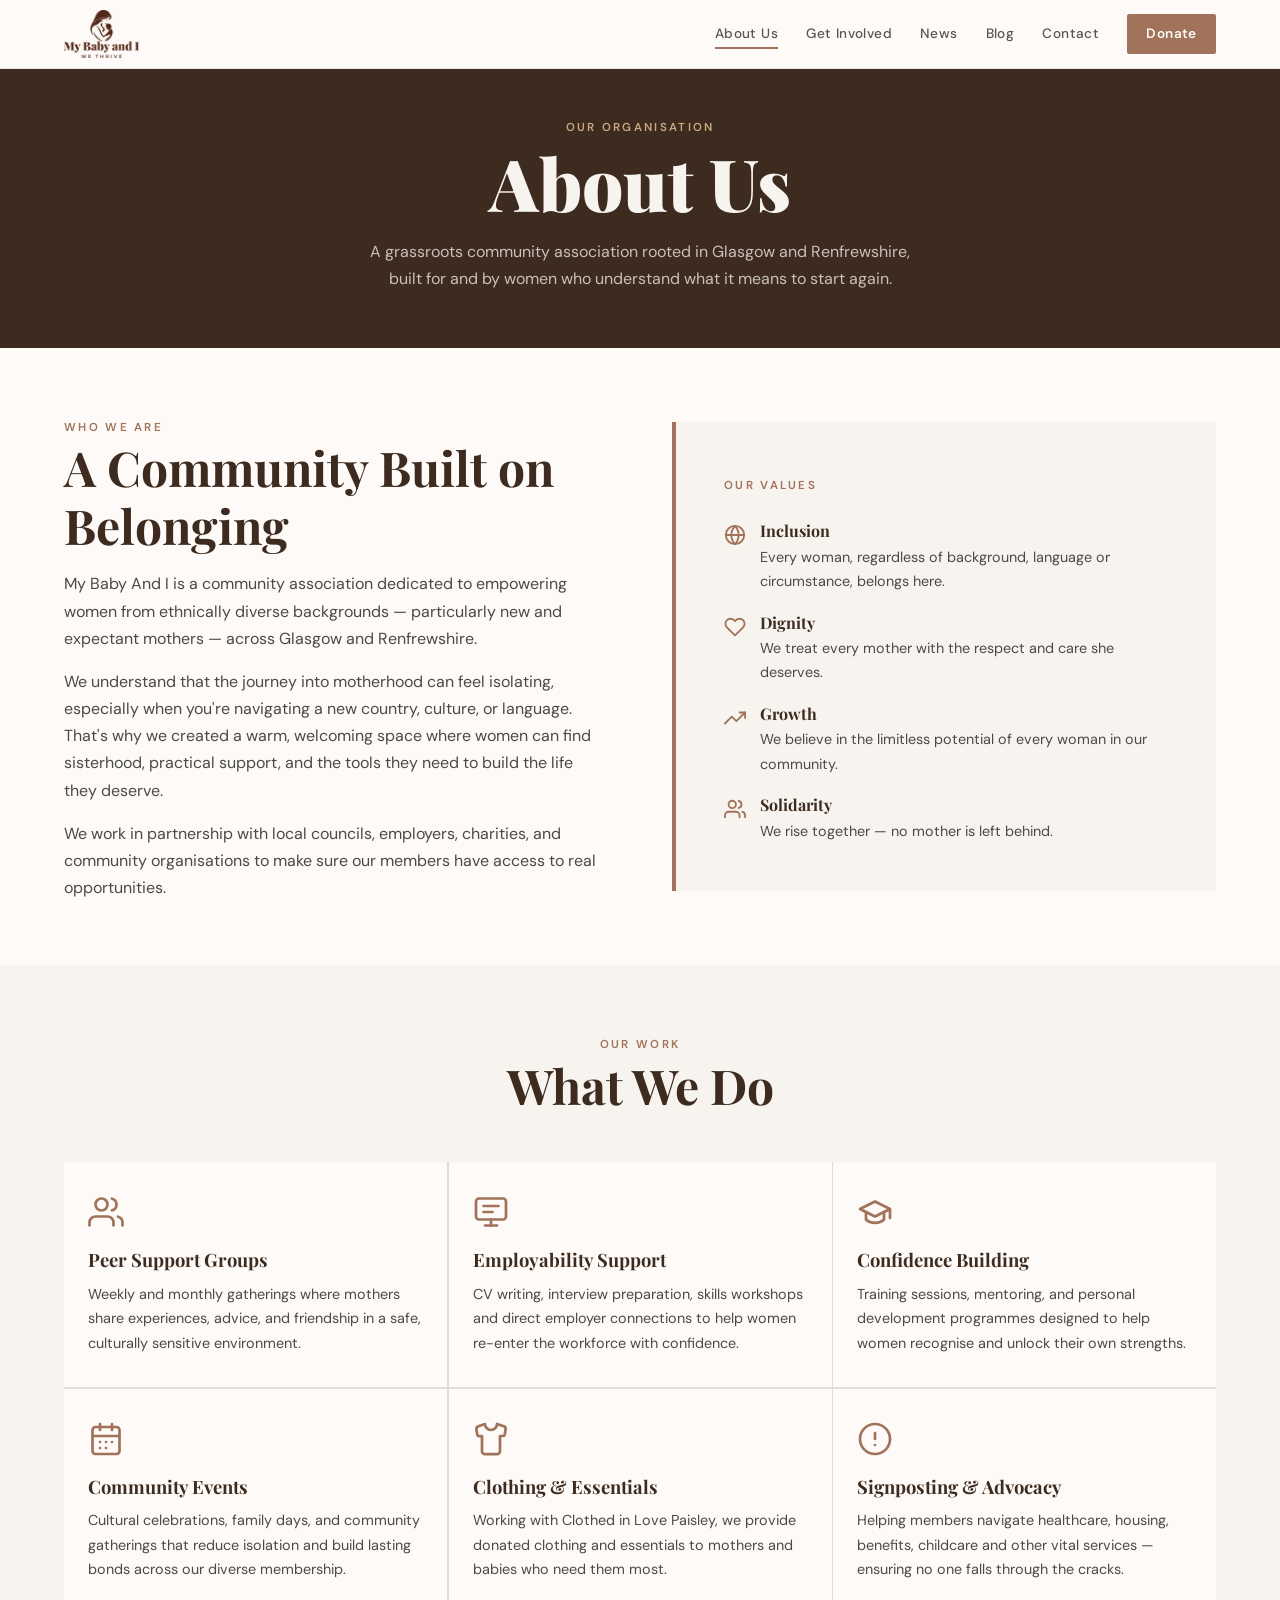
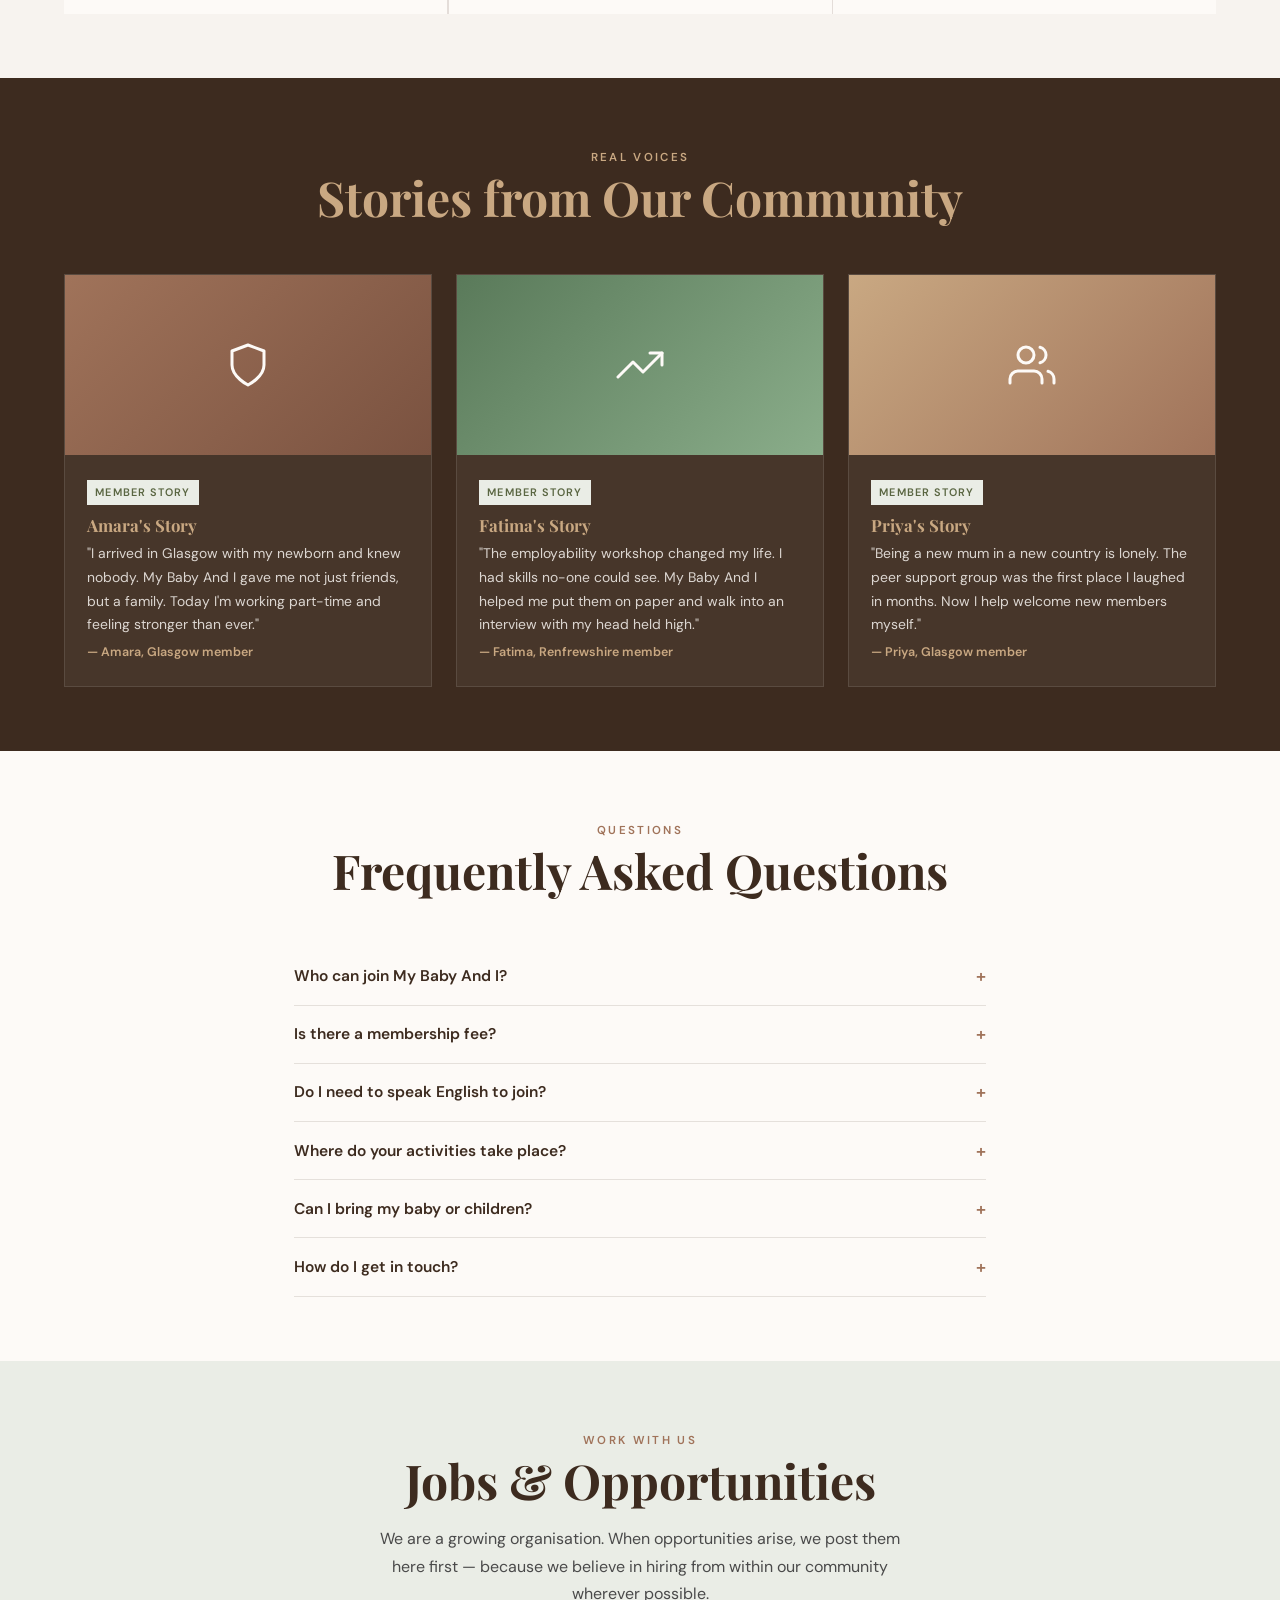
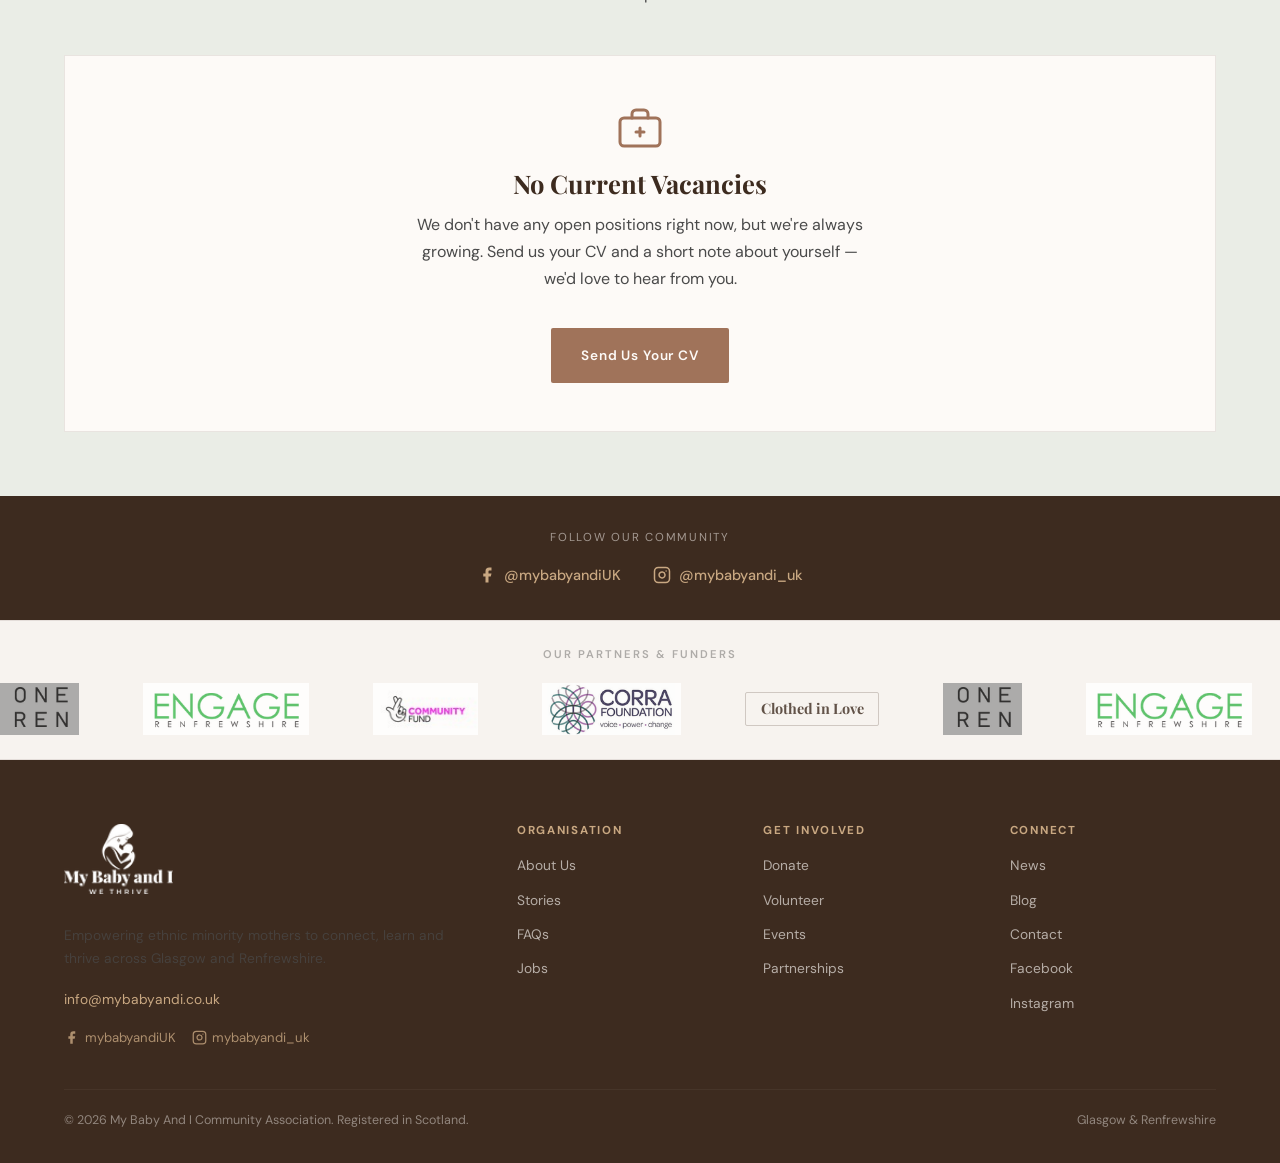
==== commit c720d494: "Add files via upload" ====
--- a/about.html
+++ b/about.html
@@ -9,6 +9,58 @@
   <link rel="preconnect" href="https://fonts.gstatic.com" crossorigin/>
   <link href="https://fonts.googleapis.com/css2?family=Playfair+Display:wght@700;800&family=Inter:wght@400;500;600&display=swap" rel="stylesheet"/>
   <link rel="stylesheet" href="css/style.css"/>
+  <style>
+    /* ── Mobile-first responsive overrides for About page ── */
+
+    .about-who-grid {
+      display: grid;
+      grid-template-columns: 1fr;
+      gap: 2rem;
+      align-items: start;
+    }
+    .values-box {
+      background: var(--cream);
+      padding: 2rem 1.5rem;
+      border-left: 4px solid var(--terracotta);
+    }
+    .values-list {
+      margin-top: 1.5rem;
+      display: flex;
+      flex-direction: column;
+      gap: 1.2rem;
+    }
+    .value-item {
+      display: flex;
+      align-items: flex-start;
+      gap: 0.85rem;
+    }
+    .value-item svg { flex-shrink: 0; margin-top: 3px; }
+    .value-item h4 { margin: 0 0 0.25rem; }
+    .value-item p { font-size: 0.9rem; margin: 0; }
+
+    /* Desktop: two columns side by side */
+    @media (min-width: 768px) {
+      .about-who-grid {
+        grid-template-columns: 1fr 1fr;
+        gap: 4rem;
+        align-items: center;
+      }
+      .values-box {
+        padding: 3rem;
+      }
+    }
+
+    /* Jobs section box */
+    .jobs-box {
+      background: var(--warm-white);
+      padding: 2rem 1.5rem;
+      text-align: center;
+      border: 1.5px solid rgba(59,35,20,0.1);
+    }
+    @media (min-width: 600px) {
+      .jobs-box { padding: 3rem; }
+    }
+  </style>
 </head>
 <body>
 
@@ -24,7 +76,7 @@
 <!-- WHO WE ARE -->
 <section class="section">
   <div class="container">
-    <div style="display:grid;grid-template-columns:1fr 1fr;gap:4rem;align-items:center;">
+    <div class="about-who-grid">
       <div class="fade-up">
         <span class="eyebrow">Who We Are</span>
         <h2>A Community Built on Belonging</h2>
@@ -32,24 +84,24 @@
         <p style="margin-top:1rem;">We understand that the journey into motherhood can feel isolating, especially when you're navigating a new country, culture, or language. That's why we created a warm, welcoming space where women can find sisterhood, practical support, and the tools they need to build the life they deserve.</p>
         <p style="margin-top:1rem;">We work in partnership with local councils, employers, charities, and community organisations to make sure our members have access to real opportunities.</p>
       </div>
-      <div class="fade-up" style="background:var(--cream);padding:3rem;border-left:4px solid var(--terracotta);">
+      <div class="values-box fade-up">
         <span class="eyebrow">Our Values</span>
-        <div style="margin-top:1.5rem;display:flex;flex-direction:column;gap:1.2rem;">
-          <div style="display:flex;align-items:flex-start;gap:0.85rem;">
-            <svg width="22" height="22" viewBox="0 0 24 24" fill="none" stroke="var(--terracotta)" stroke-width="2" stroke-linecap="round" stroke-linejoin="round" style="flex-shrink:0;margin-top:3px;"><circle cx="12" cy="12" r="10"/><line x1="2" y1="12" x2="22" y2="12"/><path d="M12 2a15.3 15.3 0 0 1 4 10 15.3 15.3 0 0 1-4 10 15.3 15.3 0 0 1-4-10 15.3 15.3 0 0 1 4-10z"/></svg>
-            <div><h4>Inclusion</h4><p style="font-size:0.9rem;margin-top:0.3rem;">Every woman, regardless of background, language or circumstance, belongs here.</p></div>
-          </div>
-          <div style="display:flex;align-items:flex-start;gap:0.85rem;">
-            <svg width="22" height="22" viewBox="0 0 24 24" fill="none" stroke="var(--terracotta)" stroke-width="2" stroke-linecap="round" stroke-linejoin="round" style="flex-shrink:0;margin-top:3px;"><path d="M20.84 4.61a5.5 5.5 0 0 0-7.78 0L12 5.67l-1.06-1.06a5.5 5.5 0 0 0-7.78 7.78l1.06 1.06L12 21.23l7.78-7.78 1.06-1.06a5.5 5.5 0 0 0 0-7.78z"/></svg>
-            <div><h4>Dignity</h4><p style="font-size:0.9rem;margin-top:0.3rem;">We treat every mother with the respect and care she deserves.</p></div>
-          </div>
-          <div style="display:flex;align-items:flex-start;gap:0.85rem;">
-            <svg width="22" height="22" viewBox="0 0 24 24" fill="none" stroke="var(--terracotta)" stroke-width="2" stroke-linecap="round" stroke-linejoin="round" style="flex-shrink:0;margin-top:3px;"><polyline points="23 6 13.5 15.5 8.5 10.5 1 18"/><polyline points="17 6 23 6 23 12"/></svg>
-            <div><h4>Growth</h4><p style="font-size:0.9rem;margin-top:0.3rem;">We believe in the limitless potential of every woman in our community.</p></div>
-          </div>
-          <div style="display:flex;align-items:flex-start;gap:0.85rem;">
-            <svg width="22" height="22" viewBox="0 0 24 24" fill="none" stroke="var(--terracotta)" stroke-width="2" stroke-linecap="round" stroke-linejoin="round" style="flex-shrink:0;margin-top:3px;"><path d="M17 21v-2a4 4 0 0 0-4-4H5a4 4 0 0 0-4 4v2"/><circle cx="9" cy="7" r="4"/><path d="M23 21v-2a4 4 0 0 0-3-3.87"/><path d="M16 3.13a4 4 0 0 1 0 7.75"/></svg>
-            <div><h4>Solidarity</h4><p style="font-size:0.9rem;margin-top:0.3rem;">We rise together — no mother is left behind.</p></div>
+        <div class="values-list">
+          <div class="value-item">
+            <svg width="22" height="22" viewBox="0 0 24 24" fill="none" stroke="var(--terracotta)" stroke-width="2" stroke-linecap="round" stroke-linejoin="round"><circle cx="12" cy="12" r="10"/><line x1="2" y1="12" x2="22" y2="12"/><path d="M12 2a15.3 15.3 0 0 1 4 10 15.3 15.3 0 0 1-4 10 15.3 15.3 0 0 1-4-10 15.3 15.3 0 0 1 4-10z"/></svg>
+            <div><h4>Inclusion</h4><p>Every woman, regardless of background, language or circumstance, belongs here.</p></div>
+          </div>
+          <div class="value-item">
+            <svg width="22" height="22" viewBox="0 0 24 24" fill="none" stroke="var(--terracotta)" stroke-width="2" stroke-linecap="round" stroke-linejoin="round"><path d="M20.84 4.61a5.5 5.5 0 0 0-7.78 0L12 5.67l-1.06-1.06a5.5 5.5 0 0 0-7.78 7.78l1.06 1.06L12 21.23l7.78-7.78 1.06-1.06a5.5 5.5 0 0 0 0-7.78z"/></svg>
+            <div><h4>Dignity</h4><p>We treat every mother with the respect and care she deserves.</p></div>
+          </div>
+          <div class="value-item">
+            <svg width="22" height="22" viewBox="0 0 24 24" fill="none" stroke="var(--terracotta)" stroke-width="2" stroke-linecap="round" stroke-linejoin="round"><polyline points="23 6 13.5 15.5 8.5 10.5 1 18"/><polyline points="17 6 23 6 23 12"/></svg>
+            <div><h4>Growth</h4><p>We believe in the limitless potential of every woman in our community.</p></div>
+          </div>
+          <div class="value-item">
+            <svg width="22" height="22" viewBox="0 0 24 24" fill="none" stroke="var(--terracotta)" stroke-width="2" stroke-linecap="round" stroke-linejoin="round"><path d="M17 21v-2a4 4 0 0 0-4-4H5a4 4 0 0 0-4 4v2"/><circle cx="9" cy="7" r="4"/><path d="M23 21v-2a4 4 0 0 0-3-3.87"/><path d="M16 3.13a4 4 0 0 1 0 7.75"/></svg>
+            <div><h4>Solidarity</h4><p>We rise together — no mother is left behind.</p></div>
           </div>
         </div>
       </div>
@@ -200,7 +252,7 @@
       <h2>Jobs &amp; Opportunities</h2>
       <p style="max-width:520px;margin:1rem auto 0;">We are a growing organisation. When opportunities arise, we post them here first — because we believe in hiring from within our community wherever possible.</p>
     </div>
-    <div class="fade-up" style="background:var(--warm-white);padding:3rem;text-align:center;border:1.5px solid rgba(59,35,20,0.1);">
+    <div class="jobs-box fade-up">
       <div style="display:flex;justify-content:center;margin-bottom:1rem;">
         <svg width="48" height="48" viewBox="0 0 24 24" fill="none" stroke="var(--terracotta)" stroke-width="1.5" stroke-linecap="round" stroke-linejoin="round"><rect x="2" y="7" width="20" height="14" rx="2"/><path d="M16 7V5a2 2 0 0 0-2-2h-4a2 2 0 0 0-2 2v2"/><line x1="12" y1="12" x2="12" y2="16"/><line x1="10" y1="14" x2="14" y2="14"/></svg>
       </div>
